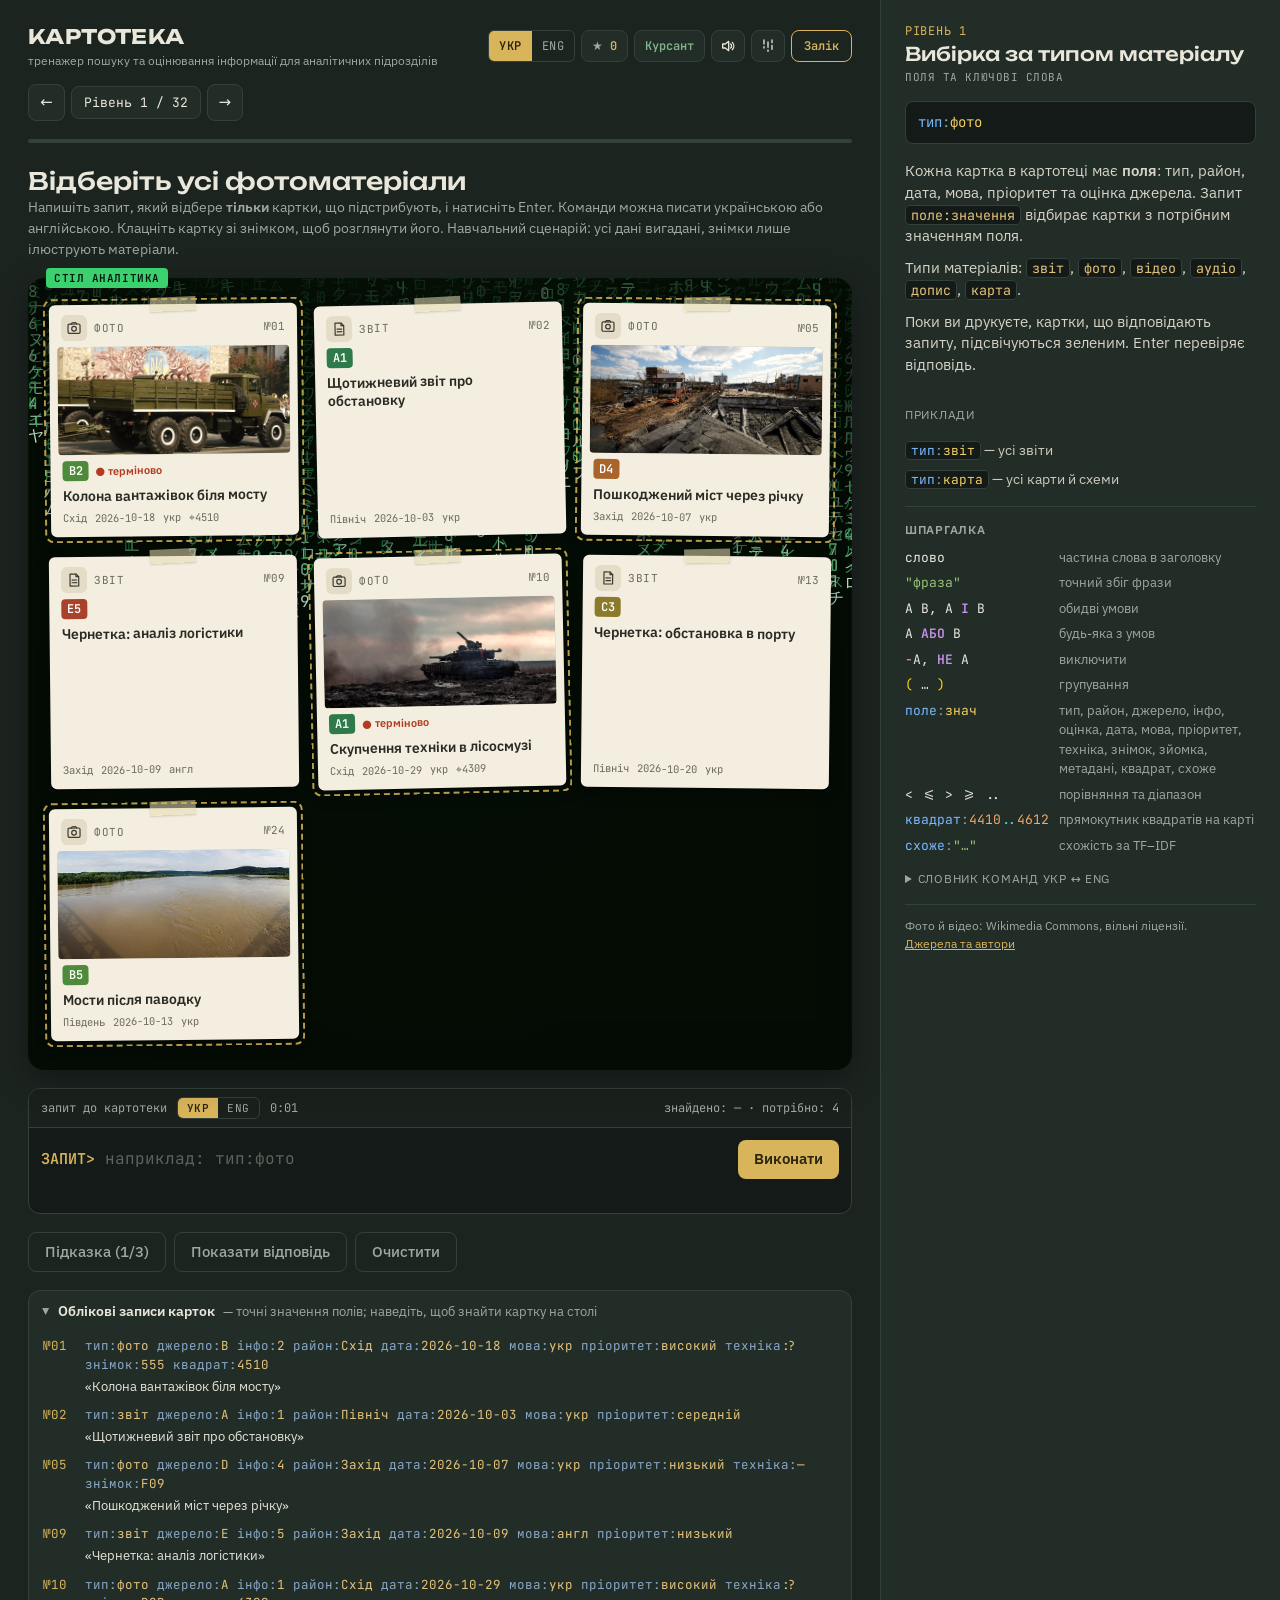
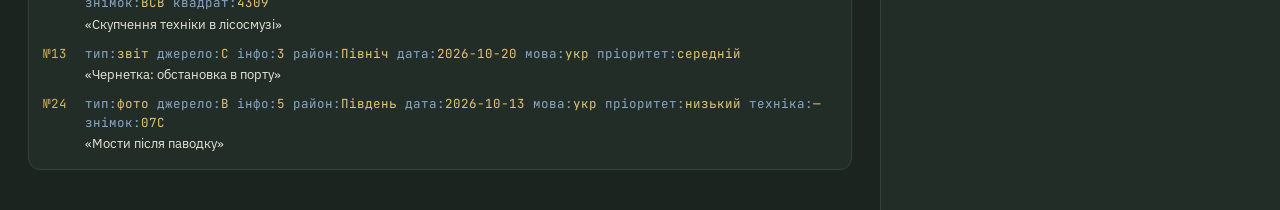
==== Веб тренажер 5.3. 02.11.26/index.html @ 16e1026b "Вебтренажер: цифровий дощ, кольоровий запит, вичитана англійська - «живі шпалери» дошки: цифровий до" ====
<!DOCTYPE html>
<html lang="uk">
<head>
<meta charset="utf-8">
<meta name="viewport" content="width=device-width, initial-scale=1">
<title>Картотека — тренажер аналітика</title>
<link rel="stylesheet" href="css/style.css">
</head>
<body>
<div class="app">
<main>
  <div class="top">
    <div class="brand"><span data-i18n="brand.name">КАРТОТЕКА</span><small data-i18n="brand.sub"></small></div>
    <div class="spacer"></div>
    <div class="stats">
      <span class="seg big" id="uiSeg" data-i18n-title="ui.title"><button data-ui="ua">УКР</button><button data-ui="en">ENG</button></span>
      <span class="chip" id="scoreChip" data-i18n-title="score.title">★ <b id="score">0</b></span>
      <span class="chip rank" id="rankChip" data-i18n-title="rank.title"><b id="rank"></b></span>
      <button class="iconbtn" id="soundBtn"></button>
      <button class="iconbtn" id="rainBtn"></button>
      <button class="btn exam-btn" id="examBtn" data-i18n="exam.btn" data-i18n-title="exam.btnTitle"></button>
    </div>
    <div class="lvlnav">
      <button id="prev" data-i18n-title="nav.prev">←</button>
      <button id="menuBtn" class="cur"></button>
      <button id="next" data-i18n-title="nav.next">→</button>
    </div>
  </div>
  <div class="progress"><i id="prog"></i></div>

  <div class="exambar" id="exambar">
    <b id="examTitle"></b><span class="spacer"></span>
    <span class="et" id="examTime">15:00</span>
    <button class="btn ghost" id="examSkip" data-i18n="exam.skip"></button>
    <button class="btn" id="examEnd" data-i18n="exam.end"></button>
  </div>

  <div>
    <h1 class="task" id="task"></h1>
    <p class="task-sub" data-i18n-html="task.sub"></p>
  </div>

  <div class="desk" id="desk"><canvas class="rain-cv" id="rain" aria-hidden="true"></canvas><span class="desk-label" data-i18n="desk.label"></span></div>

  <div class="mapwrap" id="mapwrap" hidden>
    <div class="map-h"><span data-i18n="map.title" style="font-weight:600;color:var(--ink);font-size:13px"></span><span data-i18n="map.legend"></span></div>
    <div id="map"></div>
  </div>

  <div class="editor" id="editor">
    <div class="editor-head"><span data-i18n="editor.head"></span><span class="seg" id="cmdSeg" data-i18n-title="cmd.title"><button data-cmd="ua">УКР</button><button data-cmd="en">ENG</button></span><span class="timer" id="timer" data-i18n-title="timer.title">0:00</span><span class="count" id="count">—</span></div>
    <div class="editor-body">
      <span class="prompt" id="promptLbl">ЗАПИТ&gt;</span>
      <div class="qwrap"><pre class="qhl" id="qhl" aria-hidden="true"></pre><input id="q" autocomplete="off" spellcheck="false"></div>
      <button class="btn" id="run" data-i18n="btn.run"></button>
    </div>
    <div class="feedback" id="fb"></div>
    <ul class="why" id="why"></ul>
  </div>
  <div class="tools">
    <button class="btn ghost" id="tip"></button>
    <button class="btn ghost" id="hint" data-i18n="btn.answer"></button>
    <button class="btn ghost" id="clear" data-i18n="btn.clear"></button>
  </div>
  <div class="hints" id="hints"></div>

  <details class="records" id="records" open>
    <summary><span style="color:var(--ink);font-weight:600;font-size:14px" data-i18n="records.title"></span> <span data-i18n="records.sub"></span></summary>
    <div class="rec-list" id="recList"></div>
  </details>
</main>

<aside>
  <div>
    <div class="lesson-n" id="lnum"></div>
    <h2 class="lesson-t" id="ltitle"></h2>
    <div class="lesson-part" id="lpart"></div>
  </div>
  <div class="syntax" id="lsyntax"></div>
  <div class="lesson-body" id="lbody"></div>
  <div class="ex-h" data-i18n="ex.h"></div>
  <div class="ex" id="lex"></div>
  <div class="cheat">
    <h4 data-i18n="cheat.h"></h4>
    <table id="cheatTbl"></table>
    <details class="dict"><summary data-i18n="dict.h"></summary><table id="dictTbl"></table></details>
  </div>
  <div class="credits-link"><span data-i18n="credits.text"></span> <button class="linkbtn" id="credBtn" data-i18n="credits.btn"></button></div>
</aside>
</div>

<div class="overlay" id="overlay">
  <div class="panel" id="panel"></div>
</div>

<div class="viewer" id="viewer">
  <button class="btn ghost vclose" id="vclose" data-i18n="view.close"></button>
  <div class="vbox" id="vbox"></div>
</div>

<div class="toasts" id="toasts"></div>

<script src="media/credits.js"></script>
<script src="js/i18n.js"></script>
<script src="js/query.js"></script>
<script src="js/data.js"></script>
<script src="js/app.js"></script>
</body>
</html>
---- Веб тренажер 5.3. 02.11.26/css/style.css ----
/* Картотека — стилі. Шрифти локальні: fonts/fonts.css */
@import url("../fonts/fonts.css");
:root{
  --bg:#1c2420; --bg2:#232d28; --line:#34413a; --ink:#e9e6da; --muted:#9fa99f;
  --accent:#d8b45a; --accent2:#7fb38a; --bad:#e0745f;
  --paper:#f3eedf; --paper-ink:#2a2a24; --paper-muted:#6d6a5d;
  --mono:'JetBrains Mono',ui-monospace,Menlo,Consolas,monospace;
  --sans:'IBM Plex Sans',system-ui,sans-serif;
  --head:'Unbounded','IBM Plex Sans',sans-serif;
}
*{box-sizing:border-box}
html,body{margin:0;background:var(--bg);color:var(--ink);font-family:var(--sans);font-size:15px;line-height:1.5}
button{font:inherit;cursor:pointer}
code,kbd{font-family:var(--mono);font-size:.92em}
.app{display:grid;grid-template-columns:minmax(0,1fr) 400px;min-height:100vh}
@media (max-width:980px){.app{grid-template-columns:1fr}}

/* ---------- main ---------- */
main{padding:22px 28px 40px;display:flex;flex-direction:column;gap:18px;min-width:0}
.top{display:flex;align-items:center;gap:14px;flex-wrap:wrap}
.brand{font-family:var(--head);font-weight:700;font-size:20px;letter-spacing:.02em}
.brand small{display:block;font-family:var(--sans);font-weight:400;font-size:12px;color:var(--muted);letter-spacing:0}
.spacer{flex:1}
.lvlnav{display:flex;align-items:center;gap:6px}
.lvlnav button{background:var(--bg2);border:1px solid var(--line);color:var(--ink);border-radius:8px;padding:6px 11px}
.lvlnav button:hover{border-color:var(--accent)}
.lvlnav .cur{font-family:var(--mono);font-size:13px;padding:6px 12px}
.progress{height:4px;background:var(--line);border-radius:4px;overflow:hidden}
.progress i{display:block;height:100%;background:var(--accent2);width:0;transition:width .4s}

.task{font-family:var(--head);font-weight:500;font-size:clamp(18px,2.2vw,24px);line-height:1.35;margin:4px 0 0}
.task-sub{color:var(--muted);margin:0;font-size:14px}

/* desk */
.desk{position:relative;border-radius:16px;padding:26px 22px 30px;
  background:
   radial-gradient(ellipse at 30% 0%,rgba(255,255,255,.06),transparent 60%),
   repeating-linear-gradient(90deg,rgba(0,0,0,.05) 0 2px,transparent 2px 9px),
   linear-gradient(#5b4632,#4a3826);
  box-shadow:inset 0 0 0 1px rgba(255,255,255,.06),inset 0 -14px 30px rgba(0,0,0,.35),0 10px 30px rgba(0,0,0,.35);
  display:grid;grid-template-columns:repeat(auto-fill,minmax(190px,1fr));gap:20px 18px;min-height:240px}
.desk-label{position:absolute;top:-10px;left:18px;background:var(--accent);color:#2a2410;font-family:var(--mono);font-size:11px;font-weight:600;padding:2px 8px;border-radius:4px;letter-spacing:.05em}
.card{position:relative;background:var(--paper);color:var(--paper-ink);border-radius:6px;padding:10px 12px 10px;
  box-shadow:0 2px 0 rgba(0,0,0,.12),0 6px 14px rgba(0,0,0,.35);transform:rotate(var(--rot,0deg));
  transition:transform .25s,box-shadow .25s,outline-color .2s,opacity .3s;outline:3px solid transparent;outline-offset:3px;min-height:132px;display:flex;flex-direction:column;gap:6px}
.card::before{content:"";position:absolute;top:-7px;left:50%;width:46px;height:14px;margin-left:-23px;background:rgba(230,220,180,.55);transform:rotate(-2deg);box-shadow:0 1px 2px rgba(0,0,0,.15)}
.card .row{display:flex;align-items:center;gap:7px}
.card .ico{width:26px;height:26px;border-radius:6px;display:grid;place-items:center;background:#e4dcc6;flex:none}
.card .ico svg{width:16px;height:16px;stroke:#3b3a30;fill:none;stroke-width:1.8;stroke-linecap:round;stroke-linejoin:round}
.card .type{font-family:var(--mono);font-size:11px;text-transform:uppercase;letter-spacing:.06em;color:var(--paper-muted)}
.card .num{font-family:var(--mono);font-size:11px;color:var(--paper-muted);margin-left:auto}
.card .ttl{font-weight:600;font-size:14px;line-height:1.3;flex:1}
.card .meta{font-family:var(--mono);font-size:10.5px;color:var(--paper-muted);display:flex;flex-wrap:wrap;gap:4px 8px}
.badge{font-family:var(--mono);font-weight:600;font-size:12px;padding:1px 6px;border-radius:4px;color:#fff}
.pri-h{color:#b23b22;font-weight:600}
.card:hover{transform:rotate(0) translateY(-3px);z-index:2}
.card.hover-link{outline-color:rgba(216,180,90,.9)}
.card:not(.dealt){animation:deal .5s cubic-bezier(.2,.9,.3,1.15) var(--d,0s) backwards}
.card.target.dealt{animation:bob 1.6s ease-in-out var(--bd,0s) infinite}
@keyframes deal{from{opacity:0;transform:translateY(-46px) rotate(calc(var(--rot,0deg) * 5)) scale(.9)}}
/* знімок на картці */
.card.has-ph{cursor:zoom-in}
.card .ph{position:relative;height:108px;margin:0 -4px;border-radius:4px;overflow:hidden;background:#cfc6ad}
.card .ph img,.card .ph video{position:absolute;inset:0;width:100%;height:100%;object-fit:cover;display:block;filter:sepia(.12) contrast(1.04)}
.card .ph.kb img{animation:kb 16s ease-in-out infinite alternate}
@keyframes kb{from{transform:scale(1.03)}to{transform:scale(1.18) translate(-4%,-3%)}}
.card .live{position:absolute;left:6px;top:6px;z-index:1;font-family:var(--mono);font-size:10px;font-weight:600;color:#fff;background:rgba(0,0,0,.6);padding:1px 6px;border-radius:3px;display:flex;align-items:center;gap:5px}
.card .live i{width:6px;height:6px;border-radius:50%;background:#e0453a;animation:blink 1.1s steps(2) infinite}
.card .zoom{position:absolute;right:6px;bottom:6px;z-index:1;width:24px;height:24px;border-radius:50%;background:rgba(0,0,0,.55);display:grid;place-items:center;opacity:0;transition:opacity .2s}
.card .zoom svg{width:13px;height:13px;stroke:#fff;fill:none;stroke-width:2.2;stroke-linecap:round}
.card:hover .zoom{opacity:1}
@keyframes blink{50%{opacity:0}}
.stamp{position:absolute;left:50%;top:46%;z-index:4;pointer-events:none;transform:translate(-50%,-50%) rotate(-14deg) scale(2.4);opacity:0;
  font-family:var(--head);font-weight:700;font-size:15px;letter-spacing:.08em;color:#b23b22;border:3px solid #b23b22;border-radius:6px;padding:2px 10px;background:rgba(243,238,223,.8);animation:stamp .22s ease-out forwards}
@keyframes stamp{to{opacity:1;transform:translate(-50%,-50%) rotate(-14deg) scale(1)}}
.card.target::after{content:"";position:absolute;inset:-6px;border-radius:9px;border:2px dashed rgba(216,180,90,.85);pointer-events:none}
.card.hit{outline-color:#7fb38a}
.card.wrong{outline-color:var(--bad);animation:shake .45s}
.card.missed{outline-color:#e7c45a;outline-style:dashed}
.card.fly{transform:translateY(-60px) rotate(8deg) scale(.9);opacity:0;transition:transform .6s ease-in,opacity .6s}
@keyframes bob{0%,100%{transform:rotate(var(--rot,0deg)) translateY(0)}50%{transform:rotate(var(--rot,0deg)) translateY(-7px)}}
@keyframes shake{0%,100%{translate:0}20%{translate:-6px}40%{translate:6px}60%{translate:-4px}80%{translate:4px}}

/* editor */
.editor{border:1px solid var(--line);border-radius:12px;overflow:hidden;background:#141a17}
.editor-head{display:flex;align-items:center;gap:10px;padding:8px 12px;background:#1a211d;border-bottom:1px solid var(--line);font-family:var(--mono);font-size:12px;color:var(--muted)}
.editor-head .count{margin-left:auto}
.editor-body{display:flex;align-items:center;gap:10px;padding:12px}
.prompt{font-family:var(--mono);color:var(--accent);font-weight:600;flex:none}
#q{flex:1;min-width:0;background:transparent;border:0;outline:0;color:var(--ink);font-family:var(--mono);font-size:16px;caret-color:var(--accent)}
#q::placeholder{color:#59645c}
.editor.shake{animation:shake .4s}
.btn{background:var(--accent);color:#2a2410;border:0;border-radius:8px;padding:8px 16px;font-weight:600}
.btn:hover{filter:brightness(1.08)}
.btn.ghost{background:transparent;color:var(--muted);border:1px solid var(--line);font-weight:500}
.btn.ghost:hover{color:var(--ink);border-color:var(--muted)}
.feedback{min-height:22px;padding:0 14px 12px;font-size:14px;color:var(--muted)}
.feedback.err{color:var(--bad)}
.feedback.ok{color:var(--accent2)}
.tools{display:flex;gap:8px;flex-wrap:wrap}

/* records */
details.records{border:1px solid var(--line);border-radius:12px;background:var(--bg2)}
details.records summary{cursor:pointer;padding:10px 14px;font-weight:600;font-size:14px;list-style:none;display:flex;gap:8px;align-items:center}
details.records summary::-webkit-details-marker{display:none}
details.records summary::before{content:"▸";color:var(--muted);transition:transform .2s}
details.records[open] summary::before{transform:rotate(90deg)}
details.records summary span{color:var(--muted);font-weight:400;font-size:13px}
.rec-list{font-family:var(--mono);font-size:12.5px;padding:0 6px 10px}
.rec{padding:5px 8px;border-radius:6px;display:grid;grid-template-columns:34px 1fr;gap:2px 8px}
.rec:hover,.rec.hover-link{background:rgba(216,180,90,.12)}
.rec .rid{color:var(--accent)}
.rec .rk{color:#88a7c7}
.rec .rv{color:#e3c27a}
.rec .rt{grid-column:2;color:var(--ink);font-family:var(--sans);font-size:13px}

/* ---------- side ---------- */
aside{background:var(--bg2);border-left:1px solid var(--line);padding:22px 24px 40px;display:flex;flex-direction:column;gap:16px}
@media (max-width:980px){aside{border-left:0;border-top:1px solid var(--line)}}
.lesson-n{font-family:var(--mono);font-size:12px;color:var(--accent);letter-spacing:.06em;text-transform:uppercase}
.lesson-t{font-family:var(--head);font-weight:500;font-size:19px;margin:2px 0 0;line-height:1.3}
.syntax{font-family:var(--mono);background:#141a17;border:1px solid var(--line);border-radius:8px;padding:10px 12px;color:#e3c27a;font-size:14px;overflow-x:auto;white-space:nowrap}
.lesson-body{color:#d6d3c6;font-size:14.5px}
.lesson-body p{margin:0 0 10px}
.lesson-body code,.ex code{background:#141a17;border:1px solid var(--line);border-radius:4px;padding:0 5px;color:#e3c27a}
.lesson-body table{border-collapse:collapse;width:100%;font-size:13px;margin:4px 0 10px}
.lesson-body td{border-top:1px solid var(--line);padding:4px 6px;vertical-align:top}
.lesson-body td:first-child{font-family:var(--mono);color:var(--accent);white-space:nowrap;width:36px}
.ex-h{font-size:12px;text-transform:uppercase;letter-spacing:.06em;color:var(--muted);margin-top:4px}
.ex{display:flex;flex-direction:column;gap:8px;font-size:14px}
.ex div{color:#cfcbbd}
.cheat{border-top:1px solid var(--line);padding-top:14px;font-size:13px;color:var(--muted)}
.cheat h4{margin:0 0 6px;font-size:12px;text-transform:uppercase;letter-spacing:.06em}
.cheat table{width:100%;border-collapse:collapse}
.cheat td{padding:3px 0;vertical-align:top}
.cheat td:first-child{font-family:var(--mono);color:#e3c27a;padding-right:10px;white-space:nowrap}

/* level menu */
.overlay{position:fixed;inset:0;background:rgba(10,14,12,.72);display:none;align-items:flex-start;justify-content:center;padding:60px 16px;z-index:20;overflow:auto}
.overlay.open{display:flex}
.panel{background:var(--bg2);border:1px solid var(--line);border-radius:14px;padding:22px;max-width:640px;width:100%}
.panel h2{font-family:var(--head);font-weight:500;font-size:18px;margin:0 0 4px}
.panel p{color:var(--muted);margin:0 0 14px;font-size:14px}
.lv-grid{display:grid;grid-template-columns:repeat(auto-fill,minmax(180px,1fr));gap:8px}
.lv-item{display:flex;gap:8px;align-items:center;text-align:left;background:#1a211d;border:1px solid var(--line);color:var(--ink);border-radius:8px;padding:8px 10px;font-size:13px}
.lv-item:hover{border-color:var(--accent)}
.lv-item.cur{border-color:var(--accent);background:#2a2a1e}
.lv-item b{font-family:var(--mono);color:var(--muted);font-weight:400;width:22px}
.lv-item .ck{margin-left:auto;color:var(--accent2)}
.lv-item .ck.hint{color:var(--accent)}
.panel .row{display:flex;gap:8px;justify-content:flex-end;margin-top:16px}
.part{grid-column:1/-1;font-size:11px;text-transform:uppercase;letter-spacing:.07em;color:var(--accent);margin-top:8px}

/* command language switch */
.seg{display:inline-flex;border:1px solid var(--line);border-radius:6px;overflow:hidden}
.seg button{background:transparent;border:0;color:var(--muted);font-family:var(--mono);font-size:11px;padding:2px 9px;letter-spacing:.04em}
.seg button:hover{color:var(--ink)}
.seg button.on{background:var(--accent);color:#2a2410;font-weight:600}
.btn:disabled{opacity:.45;cursor:default;filter:none}

/* hints */
.hints{display:flex;flex-direction:column;gap:6px}
.hints:empty{display:none}
.hint{background:var(--bg2);border:1px solid var(--line);border-left:3px solid var(--accent);border-radius:8px;padding:8px 12px;font-size:14px;color:#d6d3c6;animation:fadein .3s}
.hint b{font-family:var(--mono);color:var(--accent);font-weight:600;margin-right:8px;font-size:12px}
.hint code{background:#141a17;border:1px solid var(--line);border-radius:4px;padding:0 5px;color:#e3c27a}
@keyframes fadein{from{opacity:0;transform:translateY(-4px)}}

/* dictionary */
details.dict{margin-top:12px}
details.dict summary{cursor:pointer;font-size:12px;text-transform:uppercase;letter-spacing:.06em;color:var(--muted)}
details.dict summary:hover{color:var(--ink)}
.dict table{margin-top:6px}
.dict th{text-align:left;font-weight:500;font-size:11px;color:var(--accent);padding:2px 0}
.dict td{font-family:var(--mono);font-size:12px;color:#e3c27a;padding:3px 10px 3px 0;white-space:normal!important}

/* бали, звання, звук */
.stats{display:flex;align-items:center;gap:6px;font-family:var(--mono);font-size:12px}
.chip{background:var(--bg2);border:1px solid var(--line);border-radius:8px;padding:6px 10px;color:var(--muted);white-space:nowrap}
.chip b{display:inline-block;color:var(--accent);font-weight:600}
.chip.rank b{color:var(--accent2)}
.chip.pop b{animation:pop .6s}
@keyframes pop{35%{transform:scale(1.4)}}
.iconbtn{background:var(--bg2);border:1px solid var(--line);color:var(--ink);border-radius:8px;width:34px;height:32px;display:grid;place-items:center;padding:0}
.iconbtn:hover{border-color:var(--accent)}
.iconbtn svg{width:16px;height:16px;stroke:currentColor;fill:none;stroke-width:2;stroke-linecap:round;stroke-linejoin:round}
.timer{font-variant-numeric:tabular-nums}

/* перегляд знімка */
.viewer{position:fixed;inset:0;background:rgba(6,9,8,.9);display:none;align-items:center;justify-content:center;padding:56px 16px 24px;z-index:30}
.viewer.open{display:flex}
.vclose{position:absolute;top:12px;right:16px}
.vbox{max-width:min(980px,100%);width:100%;display:flex;flex-direction:column;gap:10px;animation:fadein .25s}
.vmedia{background:#000;border-radius:10px;overflow:hidden;display:grid;place-items:center}
.vmedia img,.vmedia video{max-width:100%;max-height:68vh;display:block}
.vinfo h3{margin:0 0 4px;font-family:var(--head);font-weight:500;font-size:18px}
.vinfo code{font-family:var(--mono);color:#e3c27a;font-size:.8em}
.vinfo .m{font-family:var(--mono);font-size:12px;color:var(--muted)}
.vinfo .eq{margin-top:6px;font-size:14px;color:var(--accent)}
.vcredit{font-size:12px;color:var(--muted)}
.vcredit a,.cred-list a,.credits-link a{color:var(--accent)}

/* довідник розпізнавання */
.guide{display:grid;grid-template-columns:repeat(auto-fill,minmax(150px,1fr));gap:8px;margin:6px 0 12px}
.guide figure{margin:0;background:#141a17;border:1px solid var(--line);border-radius:8px;overflow:hidden;cursor:zoom-in;transition:border-color .2s}
.guide figure:hover{border-color:var(--accent)}
.guide img{width:100%;height:86px;object-fit:cover;display:block}
.guide figcaption{padding:6px 8px;font-size:12.5px;color:#cfcbbd;line-height:1.35}
.guide figcaption b{display:block;color:var(--ink);font-size:13px;margin-bottom:2px}

/* джерела зображень */
.credits-link{border-top:1px solid var(--line);padding-top:12px;font-size:12px;color:var(--muted)}
.linkbtn{background:none;border:0;color:var(--accent);padding:0;text-decoration:underline;font-size:inherit}
.cred-list{font-size:12.5px;max-height:60vh;overflow:auto;display:flex;flex-direction:column;gap:6px;color:var(--muted)}
.cred-list div{display:grid;grid-template-columns:60px 1fr;gap:10px;align-items:center}
.cred-list img{width:60px;height:40px;object-fit:cover;border-radius:4px}
.cred-list b{color:var(--ink);font-weight:500}

/* нагороди */
.toasts{position:fixed;right:16px;bottom:16px;display:flex;flex-direction:column;gap:8px;z-index:40;max-width:min(340px,calc(100vw - 32px))}
.toast{background:#1a211d;border:1px solid var(--accent);border-radius:10px;padding:10px 14px;box-shadow:0 10px 30px rgba(0,0,0,.45);display:flex;gap:12px;align-items:center;animation:toastin .4s cubic-bezier(.2,.9,.3,1.25);transition:opacity .3s,transform .3s}
.toast.out{opacity:0;transform:translateX(24px)}
.toast small{display:block;color:var(--muted);font-size:12px}
@keyframes toastin{from{opacity:0;transform:translateY(24px) scale(.95)}}
.medal{flex:none;width:34px;height:34px;border-radius:50%;display:grid;place-items:center;background:radial-gradient(circle at 35% 30%,#f3d67e,#b8892c);color:#3a2a08;font-family:var(--head);font-weight:700;font-size:15px;box-shadow:inset 0 -2px 0 rgba(0,0,0,.25)}
.medal.off{background:#2a332e;color:#59645c;box-shadow:none}
.badges{display:grid;grid-template-columns:repeat(auto-fill,minmax(190px,1fr));gap:8px;margin-top:8px}
.badge-item{display:flex;gap:10px;align-items:center;font-size:13px;background:#1a211d;border:1px solid var(--line);border-radius:8px;padding:8px 10px}
.badge-item small{display:block;color:var(--muted);font-size:11.5px;line-height:1.3}
.badge-item.off{opacity:.55}
.lv-item .pts{margin-left:auto;font-family:var(--mono);font-size:11px;color:var(--accent)}
.lv-item .pts+.ck{margin-left:6px}

.finale{text-align:center}
.finale .big{font-family:var(--head);font-size:26px;margin:6px 0}
.finale .score{font-family:var(--mono);font-size:15px;color:var(--accent);margin:4px 0 10px}

/* ---------- доповнення: переклад, пояснення, карта, TF–IDF ---------- */
.pri-h{font-size:11px}
.card .gloss{font-size:11.5px;font-style:italic;color:var(--paper-muted);line-height:1.3;margin-top:-3px}
.rec .rt i{color:var(--muted);font-style:italic}
.card .simscore{display:none;font-family:var(--mono);font-size:11px;font-weight:600;padding:0 5px;border-radius:4px;background:#ddd3b8;color:#5d5a4d}
.card .simscore.on{display:inline-block}
.card .simscore.ok{background:#7fb38a;color:#fff}
.lesson-part{font-family:var(--mono);font-size:11px;color:var(--muted);letter-spacing:.05em;text-transform:uppercase;margin-top:2px}

ul.why{list-style:none;margin:0;padding:0 14px 12px;display:flex;flex-direction:column;gap:4px;font-size:13px}
ul.why:empty{display:none}
ul.why li{padding:4px 8px;border-radius:6px;background:rgba(224,116,95,.08);color:#e9c3b8;border-left:3px solid var(--bad)}
ul.why li.miss{background:rgba(231,196,90,.08);color:#ecdcae;border-left-color:#e7c45a}
ul.why li b{font-family:var(--mono);color:var(--ink);margin-right:4px}
ul.why li.hover-link{background:rgba(216,180,90,.18)}

.mapwrap{border:1px solid var(--line);border-radius:12px;background:var(--bg2);padding:10px 12px}
.mapwrap[hidden]{display:none}
.map-h{display:flex;flex-wrap:wrap;gap:4px 12px;align-items:baseline;font-size:13px;font-weight:600;margin-bottom:6px}
.map-h span{font-weight:400;color:var(--muted);font-size:12px}
#map svg{width:100%;height:auto;display:block;max-height:460px}
.m-land{fill:#2b3a2c}
.m-forest{fill:#2f4a30;stroke:#3a5a3b;stroke-width:1}
.m-river{fill:none;stroke:#4f7fa8;stroke-width:9;stroke-linecap:round;opacity:.85}
.m-road{fill:none;stroke:#b59a63;stroke-width:4;stroke-linecap:round;stroke-dasharray:1 0}
.m-road2{stroke-width:2.5;opacity:.8}
.m-bridge{fill:#d9c18a;stroke:#2a2410;stroke-width:1}
.m-grid{stroke:rgba(233,230,218,.22);stroke-width:1}
.m-lbl{fill:var(--muted);font-family:var(--mono);font-size:11px}
.m-place{fill:#e9e6da;font-family:var(--sans);font-size:12px;font-weight:600;paint-order:stroke;stroke:#1c2420;stroke-width:3px}
.m-range{fill:rgba(216,180,90,.14);stroke:var(--accent);stroke-width:2;stroke-dasharray:6 4}
.m-mark{cursor:pointer}
.m-mark circle{fill:var(--paper);stroke:#2a2a24;stroke-width:1.5;transition:fill .2s}
.m-mark text{font-family:var(--mono);font-size:10px;font-weight:600;fill:#2a2a24;pointer-events:none}
.m-mark.target circle{stroke:var(--accent);stroke-width:3;stroke-dasharray:3 2}
.m-mark.hit circle{fill:#7fb38a}
.m-mark.wrong circle{fill:var(--bad)}
.m-mark.missed circle{stroke:#e7c45a;stroke-width:3.5}
.m-mark.hover-link circle{fill:var(--accent)}

/* ---------- мова інтерфейсу ---------- */
.seg.big button{font-size:12px;padding:6px 10px}
.seg.big{height:32px}

/* ---------- залік ---------- */
.btn.exam-btn{padding:6px 12px;background:transparent;color:var(--accent);border:1px solid var(--accent);font-weight:600}
.btn.exam-btn:hover{background:rgba(216,180,90,.12)}
.exambar{display:none;align-items:center;gap:10px;flex-wrap:wrap;background:#2a2a1e;border:1px solid var(--accent);border-radius:10px;padding:8px 12px;font-family:var(--mono);font-size:13px}
.exambar b{color:var(--accent)}
.exambar .et{font-size:16px;font-weight:600;color:var(--ink);font-variant-numeric:tabular-nums}
.exambar .et.low{color:var(--bad);animation:blink 1s steps(2) infinite}
body.exam .exambar{display:flex}
body.exam #tip,body.exam #hint,body.exam .lvlnav,body.exam #lex,body.exam .ex-h,body.exam #lsyntax,body.exam #hints,body.exam #examBtn{display:none}
.fld{display:flex;flex-direction:column;gap:4px;font-size:13px;color:var(--muted);margin:0 0 12px}
.fld input,textarea{background:#141a17;border:1px solid var(--line);border-radius:8px;color:var(--ink);font:15px var(--sans);padding:8px 10px;outline:0}
.fld input:focus,textarea:focus{border-color:var(--accent)}
.fld input.bad{border-color:var(--bad)}
textarea{width:100%;font-family:var(--mono);font-size:12.5px;resize:vertical}
.panel .row.wrap{flex-wrap:wrap}
.panel .row .spacer{flex:1}
.panel h2.mt{margin-top:18px}
.small{font-size:12.5px!important;color:var(--muted)}
.linkbtn{cursor:pointer}

.report h2{margin:2px 0 0}
.rep-head{display:flex;justify-content:space-between;align-items:flex-start;gap:12px;margin-bottom:12px}
.rep-grade{text-align:center;border:2px solid var(--accent);border-radius:10px;padding:4px 14px;min-width:84px}
.rep-grade b{display:block;font-family:var(--head);font-size:30px;color:var(--accent);line-height:1.1}
.rep-grade small{font-size:11px;color:var(--muted)}
.rep-meta{border-collapse:collapse;font-size:13.5px;margin-bottom:12px}
.rep-meta td{padding:2px 14px 2px 0;vertical-align:top}
.rep-meta td:first-child{color:var(--muted)}
.rep-tbl{width:100%;border-collapse:collapse;font-size:13px;margin:6px 0}
.rep-tbl th{text-align:left;font-weight:500;color:var(--muted);font-size:12px;border-bottom:1px solid var(--line);padding:4px 6px}
.rep-tbl td{border-bottom:1px solid var(--line);padding:5px 6px;vertical-align:top}
.rep-tbl td small{display:block;color:var(--muted);font-size:11px}
.rep-tbl td.ok{color:var(--accent2)}
.rep-tbl td.no{color:var(--bad)}
.rep-code{display:flex;flex-wrap:wrap;gap:6px 10px;align-items:center;margin-top:10px;font-size:13px}
.rep-code code{background:#141a17;border:1px solid var(--line);border-radius:6px;padding:4px 8px;color:#e3c27a;word-break:break-all;font-size:11.5px;flex:1;min-width:0}
.panel{max-height:calc(100vh - 80px);overflow:auto}
.panel table{max-width:100%}
@media (max-width:640px){ .rep-tbl{font-size:12px} .rep-tbl th:nth-child(4),.rep-tbl td:nth-child(4){display:none} }

/* друк звіту про залік */
@media print{
  body{background:#fff!important;color:#000!important}
  .app,.viewer,.toasts,.noprint{display:none!important}
  .overlay{position:static!important;display:block!important;background:none!important;padding:0!important}
  .panel{max-width:none!important;max-height:none!important;border:0!important;background:#fff!important;color:#000!important;padding:0!important;overflow:visible!important}
  .report *{color:#000!important;border-color:#999!important;background:none!important}
  .rep-grade{border:2px solid #000!important}
}

/* верхня панель переноситься на вузьких екранах (довге звання, кнопка заліку) */
.stats{flex-wrap:wrap;justify-content:flex-end}
@media (max-width:560px){ .top>.spacer{display:none} .stats{justify-content:flex-start;width:100%} }

/* ---------- «живі шпалери» дошки: цифровий дощ ---------- */
.rain-cv{position:absolute;inset:0;width:100%;height:100%;border-radius:inherit;pointer-events:none;z-index:0;opacity:0;transition:opacity .6s}
.desk.rain{background:radial-gradient(ellipse at 50% 0%,#0d2416,#050c08 70%);box-shadow:inset 0 0 0 1px rgba(80,255,140,.12),inset 0 -14px 30px rgba(0,0,0,.5),0 10px 30px rgba(0,0,0,.35)}
.desk.rain .rain-cv{opacity:.85}
.desk .card,.desk .desk-label{z-index:1}
.desk.rain .desk-label{background:#3bd16f;color:#04140a}
@media print{.rain-cv{display:none}}
.desk .card:hover{z-index:2}

/* ---------- кольоровий запит (підсвічування синтаксису) ----------
   Текст у полі прозорий, видно лише курсор; під ним шар .qhl з тим самим текстом у кольорах. */
.qwrap{position:relative;flex:1;min-width:0;height:26px}
#q,.qhl{font:16px/26px var(--mono);letter-spacing:0;padding:0;margin:0;border:0;height:26px;tab-size:4}
#q{position:relative;z-index:1;width:100%;background:transparent;color:transparent;caret-color:var(--accent);outline:0}
#q::selection{background:rgba(216,180,90,.35);color:transparent}
.qhl{position:absolute;inset:0;overflow:hidden;white-space:pre;pointer-events:none;color:var(--ink)}
.h-field{color:#79b8ff}
.h-punc{color:#8b949e}
.h-val{color:#f2cc60}
.h-num{color:#f0a868}
.h-str{color:#98c379}
.h-kw{color:#c792ea;font-weight:600}
.h-neg{color:#ff7b72;font-weight:600}
.h-op{color:#56d4dd}
.h-p0{color:#ffd700}.h-p1{color:#da70d6}.h-p2{color:#179fff}
.h-word{color:#e9e6da}
.h-bad{color:#ff7b72;text-decoration:underline wavy #ff7b72;text-underline-offset:3px}
.syntax .h-word,.ex .h-word,.hint .h-word,.cheat .h-word{color:#e9e6da}
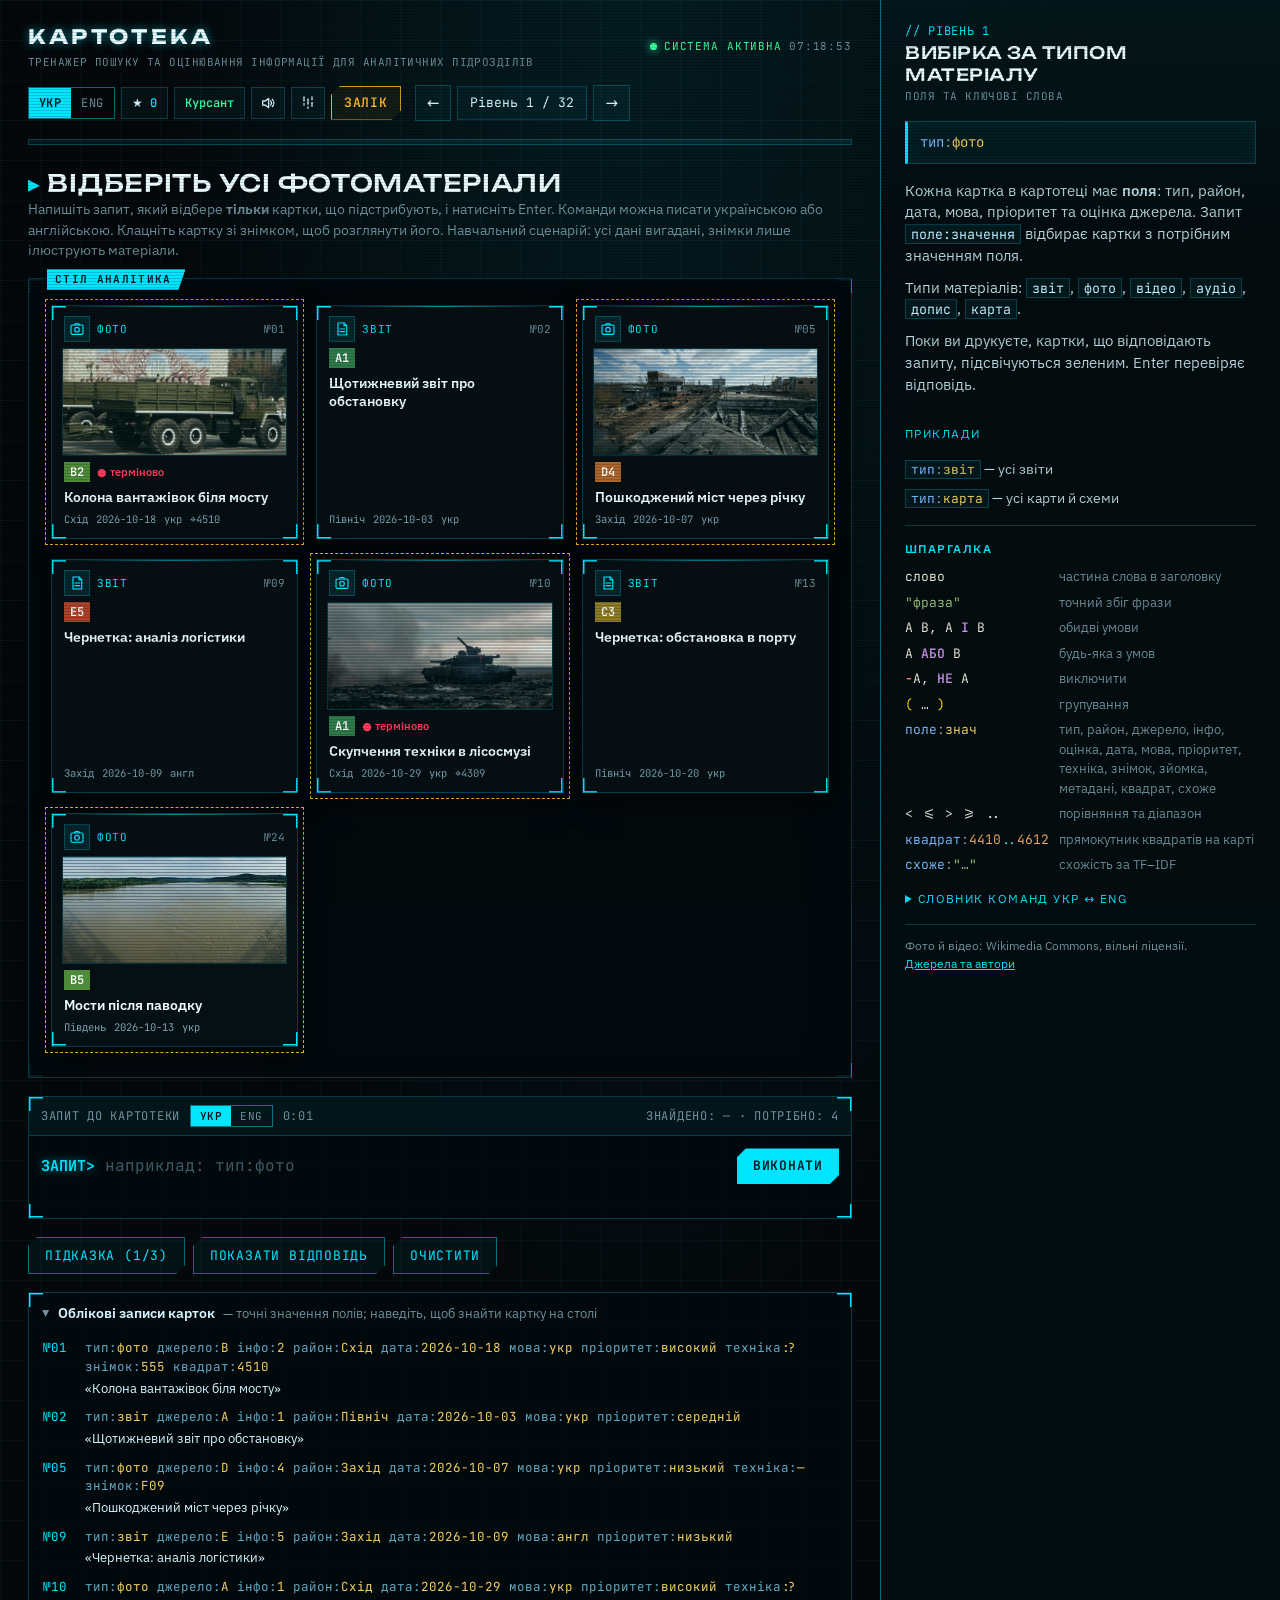
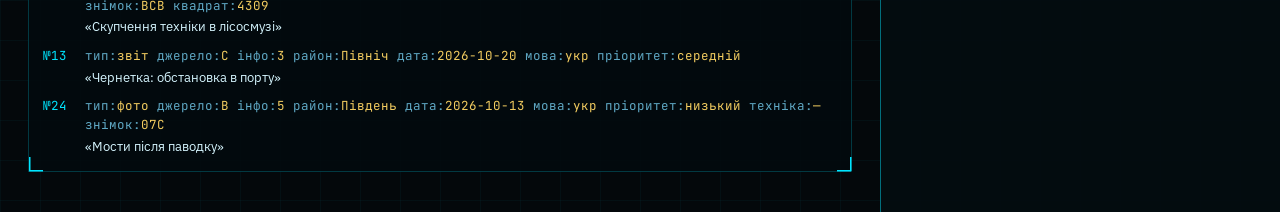
==== commit 66650180: "Вебтренажер: вигляд «тактичний HUD», єдиний перемикач мови - нова тема: чорний фон із сіткою, ціанов" ====
--- a/Веб тренажер 5.3. 02.11.26/index.html
+++ b/Веб тренажер 5.3. 02.11.26/index.html
@@ -12,6 +12,7 @@
   <div class="top">
     <div class="brand"><span data-i18n="brand.name">КАРТОТЕКА</span><small data-i18n="brand.sub"></small></div>
     <div class="spacer"></div>
+    <div class="sys" aria-hidden="true"><i></i><span data-i18n="sys.online"></span><b id="clock"></b></div>
     <div class="stats">
       <span class="seg big" id="uiSeg" data-i18n-title="ui.title"><button data-ui="ua">УКР</button><button data-ui="en">ENG</button></span>
       <span class="chip" id="scoreChip" data-i18n-title="score.title">★ <b id="score">0</b></span>
--- a/Веб тренажер 5.3. 02.11.26/css/style.css
+++ b/Веб тренажер 5.3. 02.11.26/css/style.css
@@ -361,3 +361,192 @@
 .h-word{color:#e9e6da}
 .h-bad{color:#ff7b72;text-decoration:underline wavy #ff7b72;text-underline-offset:3px}
 .syntax .h-word,.ex .h-word,.hint .h-word,.cheat .h-word{color:#e9e6da}
+
+/* =====================================================================
+   ТЕМА «ТАКТИЧНИЙ HUD»
+   Перекриває класичний вигляд: чорний фон, ціанові лінії, кутові дужки,
+   сітка й скан-лінії. Кольори: --accent ціан, --ok зелений, --warn бурштин, --bad червоний.
+   ===================================================================== */
+:root{
+  --bg:#04080b; --bg2:rgba(8,20,27,.78); --line:rgba(0,229,255,.22); --line2:rgba(0,229,255,.45);
+  --ink:#d6f6ff; --muted:#6e909b; --accent:#00e5ff; --accent2:#39ff9f; --ok:#39ff9f; --warn:#ffb627; --bad:#ff3b5c;
+  --paper:#08161d; --paper-ink:#d6f6ff; --paper-muted:#7aa2ad;
+  --glass:rgba(6,16,22,.9);
+  --glow:0 0 14px rgba(0,229,255,.35);
+  /* кутові дужки прицілу: 8 шарів фону, без додаткової розмітки */
+  --brk:linear-gradient(#00e5ff,#00e5ff) 0 0/14px 1.5px no-repeat,linear-gradient(#00e5ff,#00e5ff) 0 0/1.5px 14px no-repeat,
+        linear-gradient(#00e5ff,#00e5ff) 100% 0/14px 1.5px no-repeat,linear-gradient(#00e5ff,#00e5ff) 100% 0/1.5px 14px no-repeat,
+        linear-gradient(#00e5ff,#00e5ff) 0 100%/14px 1.5px no-repeat,linear-gradient(#00e5ff,#00e5ff) 0 100%/1.5px 14px no-repeat,
+        linear-gradient(#00e5ff,#00e5ff) 100% 100%/14px 1.5px no-repeat,linear-gradient(#00e5ff,#00e5ff) 100% 100%/1.5px 14px no-repeat;
+  --cut:polygon(9px 0,100% 0,100% calc(100% - 9px),calc(100% - 9px) 100%,0 100%,0 9px);
+}
+html,body{background:
+  radial-gradient(ellipse at 50% -10%,rgba(0,229,255,.10),transparent 55%),
+  linear-gradient(rgba(0,229,255,.035) 1px,transparent 1px) 0 0/40px 40px,
+  linear-gradient(90deg,rgba(0,229,255,.035) 1px,transparent 1px) 0 0/40px 40px,
+  var(--bg)}
+/* скан-лінії монітора і повільна смуга сканування */
+body::after{content:"";position:fixed;inset:0;pointer-events:none;z-index:60;
+  background:repeating-linear-gradient(0deg,rgba(0,0,0,.16) 0 1px,transparent 1px 3px)}
+body::before{content:"";position:fixed;left:0;right:0;top:-140px;height:140px;pointer-events:none;z-index:59;
+  background:linear-gradient(transparent,rgba(0,229,255,.06),transparent);animation:sweep 9s linear infinite}
+@keyframes sweep{to{transform:translateY(calc(100vh + 140px))}}
+@media (prefers-reduced-motion:reduce){body::before{display:none}}
+
+/* шапка */
+.brand{font-weight:700;letter-spacing:.18em;color:#e8fbff;text-shadow:0 0 10px rgba(0,229,255,.55)}
+.brand small{font-family:var(--mono);font-size:11px;letter-spacing:.04em;text-transform:uppercase;color:var(--muted);text-shadow:none;margin-top:2px}
+.sys{display:flex;align-items:center;gap:7px;font-family:var(--mono);font-size:11px;letter-spacing:.08em;color:var(--ok);white-space:nowrap}
+.sys i{width:7px;height:7px;border-radius:50%;background:var(--ok);box-shadow:0 0 8px var(--ok);animation:blink 1.6s steps(2) infinite}
+.sys b{color:var(--muted);font-weight:400}
+.progress{height:6px;border-radius:0;background:rgba(0,229,255,.08);border:1px solid var(--line)}
+.progress i{background:repeating-linear-gradient(90deg,var(--accent) 0 6px,transparent 6px 8px);box-shadow:var(--glow)}
+.task{text-transform:uppercase;letter-spacing:.03em;color:#eafcff}
+.task::before{content:"▸ ";color:var(--accent)}
+.task-sub{font-size:13.5px}
+
+/* кнопки, перемикачі, чипи */
+.btn,.lvlnav button,.iconbtn,.chip,.seg{border-radius:0}
+.btn{background:var(--accent);color:#001318;font-family:var(--mono);text-transform:uppercase;letter-spacing:.06em;font-size:13px;clip-path:var(--cut);transition:box-shadow .2s,filter .2s}
+.btn:hover{filter:brightness(1.15);box-shadow:var(--glow)}
+.btn.ghost{background:rgba(0,229,255,.04);color:var(--accent);border:1px solid var(--line2)}
+.btn.ghost:hover{color:#eafcff;background:rgba(0,229,255,.12)}
+.btn.exam-btn{color:var(--warn);border-color:var(--warn);background:rgba(255,182,39,.06)}
+.btn.exam-btn:hover{background:rgba(255,182,39,.16);box-shadow:0 0 14px rgba(255,182,39,.35)}
+.lvlnav button,.iconbtn,.chip{background:rgba(0,229,255,.04);border:1px solid var(--line);color:var(--ink)}
+.lvlnav button:hover,.iconbtn:hover{border-color:var(--accent);box-shadow:var(--glow)}
+.chip b{color:var(--accent)}
+.chip.rank b{color:var(--ok)}
+.seg{border-color:var(--line2)}
+.seg button{color:var(--muted)}
+.seg button.on{background:var(--accent);color:#001318}
+
+/* дошка */
+.desk{border-radius:0;border:1px solid var(--line);
+  background:var(--brk),
+   radial-gradient(ellipse at 50% 0%,rgba(0,229,255,.08),transparent 60%),
+   linear-gradient(rgba(0,229,255,.05) 1px,transparent 1px) 0 0/32px 32px,
+   linear-gradient(90deg,rgba(0,229,255,.05) 1px,transparent 1px) 0 0/32px 32px,
+   #03090d;
+  box-shadow:inset 0 0 40px rgba(0,0,0,.6)}
+.desk.rain{background:var(--brk),#03090d;box-shadow:inset 0 0 40px rgba(0,0,0,.6)}
+.desk-label,.desk.rain .desk-label{background:var(--accent);color:#001318;border-radius:0;clip-path:polygon(0 0,100% 0,calc(100% - 7px) 100%,0 100%);padding-right:14px;letter-spacing:.12em}
+
+/* картки: темне скло з дужками, без паперового нахилу */
+.card{--rot:0deg!important;border-radius:0;border:1px solid var(--line);background:var(--brk),var(--glass);color:var(--ink);
+  box-shadow:0 8px 24px rgba(0,0,0,.55);outline-offset:4px}
+.card::before{content:"";position:absolute;top:0;left:14px;right:14px;height:1px;width:auto;margin:0;transform:none;box-shadow:none;
+  background:linear-gradient(90deg,transparent,rgba(0,229,255,.6),transparent)}
+.card:hover{transform:translateY(-3px);box-shadow:0 10px 28px rgba(0,0,0,.6),var(--glow)}
+.card .ico{background:rgba(0,229,255,.1);border:1px solid var(--line);border-radius:0}
+.card .ico svg{stroke:var(--accent)}
+.card .type{color:var(--accent)}
+.card .num{color:var(--muted)}
+.card .ttl{color:#eafcff}
+.card .meta,.card .gloss{color:var(--paper-muted)}
+.badge{border-radius:0}
+.pri-h{color:var(--bad)}
+.card .ph{border-radius:0;margin:0 -2px;background:#02070a;border:1px solid var(--line)}
+.card .ph img,.card .ph video{filter:saturate(.7) contrast(1.08) brightness(.92)}
+.card .ph::after{content:"";position:absolute;inset:0;pointer-events:none;
+  background:linear-gradient(rgba(0,229,255,.07),rgba(0,229,255,.07)),repeating-linear-gradient(0deg,rgba(0,0,0,.22) 0 1px,transparent 1px 3px)}
+.card .live{border-radius:0;background:rgba(0,0,0,.7);border:1px solid var(--bad);color:#ffd6dd}
+.card .zoom{border-radius:0;border:1px solid var(--accent);background:rgba(0,10,14,.7)}
+.card .simscore{border-radius:0;background:rgba(0,229,255,.12);color:var(--accent)}
+.card .simscore.ok{background:var(--ok);color:#001a0c}
+/* ціль: бурштинове «захоплення» замість підстрибування */
+.card.target::after{inset:-7px;border-radius:0;border:1px dashed rgba(255,182,39,.9)}
+.card.target.dealt{animation:lock 1.6s ease-in-out var(--bd,0s) infinite}
+@keyframes lock{0%,100%{box-shadow:0 8px 24px rgba(0,0,0,.55),0 0 0 rgba(255,182,39,0)}50%{box-shadow:0 8px 24px rgba(0,0,0,.55),0 0 22px rgba(255,182,39,.45)}}
+.card.hit{outline:1px solid var(--ok);box-shadow:0 0 18px rgba(57,255,159,.45)}
+.card.wrong{outline:1px solid var(--bad);box-shadow:0 0 18px rgba(255,59,92,.5)}
+.card.missed{outline:1px dashed var(--warn)}
+.card.hover-link{outline:1px solid var(--accent)}
+/* поява: картка «матеріалізується» згори вниз */
+@keyframes deal{from{opacity:0;clip-path:inset(0 0 100% 0);filter:brightness(2.2)}60%{filter:brightness(1.4)}to{clip-path:inset(0 0 0 0)}}
+.card.fly{transform:translateY(-30px) scale(.96);filter:blur(3px) brightness(1.8);opacity:0}
+.stamp{transform:translate(-50%,-50%) scale(1.8);color:var(--ok);border:1px solid var(--ok);border-radius:0;background:rgba(0,20,10,.85);
+  font-family:var(--mono);font-size:13px;letter-spacing:.2em;text-shadow:0 0 8px var(--ok);box-shadow:0 0 18px rgba(57,255,159,.45)}
+@keyframes stamp{to{opacity:1;transform:translate(-50%,-50%) scale(1)}}
+
+/* редактор — термінал */
+.editor,details.records,.mapwrap{border-radius:0;border:1px solid var(--line);background:var(--brk),rgba(3,10,14,.88)}
+.editor-head{background:rgba(0,229,255,.05);border-bottom:1px solid var(--line);text-transform:uppercase;letter-spacing:.06em}
+.prompt{color:var(--accent);text-shadow:0 0 8px rgba(0,229,255,.6)}
+#q{caret-color:var(--accent)}
+#q::placeholder{color:#3c5a63}
+.feedback.ok{color:var(--ok)}
+ul.why li{border-radius:0}
+.hint{border-radius:0;background:rgba(0,229,255,.05);border:1px solid var(--line);border-left:3px solid var(--accent)}
+.hint b{color:var(--accent)}
+.rec{border-radius:0}
+.rec:hover,.rec.hover-link{background:rgba(0,229,255,.08)}
+.rec .rid{color:var(--accent)}
+.rec .rk{color:#5fa8c4}
+.rec .rv{color:#f2cc60}
+
+/* бічна панель уроку */
+aside{background:linear-gradient(180deg,rgba(0,229,255,.05),transparent 240px),rgba(4,12,16,.92);border-left:1px solid var(--line2)}
+.lesson-n{color:var(--accent)}
+.lesson-n::before{content:"// "}
+.lesson-t{text-transform:uppercase;letter-spacing:.03em;font-size:17px;color:#eafcff}
+.syntax{border-radius:0;background:rgba(0,229,255,.05);border:1px solid var(--line);border-left:3px solid var(--accent);box-shadow:inset 0 0 18px rgba(0,229,255,.05)}
+.lesson-body{color:#b9d6de}
+.lesson-body code,.ex code,.hint code{border-radius:0;background:rgba(0,229,255,.06);border-color:var(--line);color:#bfefff}
+.lesson-body td{border-top-color:var(--line)}
+.lesson-body td:first-child{color:var(--accent)}
+.ex div{color:#b9d6de}
+.cheat,.credits-link{border-top-color:var(--line)}
+.cheat h4,.ex-h,details.dict summary{color:var(--accent);letter-spacing:.12em}
+.guide figure{border-radius:0;background:var(--brk),rgba(3,10,14,.9);border-color:var(--line)}
+.guide figure:hover{border-color:var(--accent);box-shadow:var(--glow)}
+.guide img{filter:saturate(.75) contrast(1.05)}
+.guide figcaption{color:#b9d6de}
+.vcredit a,.cred-list a,.credits-link a,.linkbtn{color:var(--accent)}
+
+/* вікна: меню, перегляд, сповіщення */
+.overlay{background:rgba(1,6,9,.82);backdrop-filter:blur(3px)}
+.panel{border-radius:0;border:1px solid var(--line2);background:var(--brk),rgba(4,13,18,.97);box-shadow:0 0 40px rgba(0,229,255,.12)}
+.panel h2,.finale .big{text-transform:uppercase;letter-spacing:.04em;color:#eafcff}
+.lv-item,.badge-item{border-radius:0;background:rgba(0,229,255,.03);border-color:var(--line)}
+.lv-item:hover{border-color:var(--accent);box-shadow:var(--glow)}
+.lv-item.cur{border-color:var(--accent);background:rgba(0,229,255,.1)}
+.lv-item .ck{color:var(--ok)}
+.lv-item .ck.hint{color:var(--warn)}
+.lv-item .pts{color:var(--accent)}
+.part{color:var(--accent);letter-spacing:.14em}
+.viewer{background:rgba(1,6,9,.94)}
+.vmedia{border-radius:0;border:1px solid var(--line2);background:var(--brk),#000;padding:6px}
+.vinfo .eq{color:var(--warn)}
+.toast{border-radius:0;background:var(--brk),rgba(4,13,18,.97);border-color:var(--line2);box-shadow:0 0 24px rgba(0,229,255,.2)}
+.medal{border-radius:0;clip-path:polygon(25% 3%,75% 3%,100% 50%,75% 97%,25% 97%,0 50%);
+  background:linear-gradient(135deg,#7ff3ff,#00a3b8);color:#001318;box-shadow:none}
+.medal.off{background:#0d2027;color:#2f4b54}
+.fld input,textarea{border-radius:0;background:rgba(0,229,255,.04);border-color:var(--line2)}
+.exambar{border-radius:0;background:rgba(255,182,39,.08);border-color:var(--warn)}
+.exambar b{color:var(--warn)}
+.rep-grade{border-radius:0;border-color:var(--accent)}
+.rep-grade b{color:var(--accent);text-shadow:0 0 12px rgba(0,229,255,.5)}
+.rep-tbl td.ok{color:var(--ok)}
+.rep-code code{border-radius:0;background:rgba(0,229,255,.05);color:#bfefff}
+
+/* карта в тактичних кольорах */
+.m-land{fill:#03121a}
+.m-forest{fill:rgba(57,255,159,.07);stroke:rgba(57,255,159,.35);stroke-dasharray:3 3}
+.m-river{stroke:#1aa3ff;opacity:.7}
+.m-road{stroke:#7aa2ad;opacity:.75}
+.m-bridge{fill:var(--warn);stroke:#000}
+.m-grid{stroke:rgba(0,229,255,.18)}
+.m-lbl{fill:#5fa8c4}
+.m-place{fill:#d6f6ff;stroke:#03121a}
+.m-range{fill:rgba(255,182,39,.10);stroke:var(--warn)}
+.m-mark circle{fill:#04141b;stroke:var(--accent)}
+.m-mark text{fill:var(--accent)}
+.m-mark.target circle{stroke:var(--warn)}
+.m-mark.hit circle{fill:var(--ok)}
+.m-mark.hit text,.m-mark.wrong text,.m-mark.hover-link text{fill:#001318}
+.m-mark.wrong circle{fill:var(--bad)}
+.m-mark.missed circle{stroke:var(--warn)}
+.m-mark.hover-link circle{fill:var(--accent)}
+
+@media print{ body::before,body::after{display:none} .report *{text-shadow:none!important} }
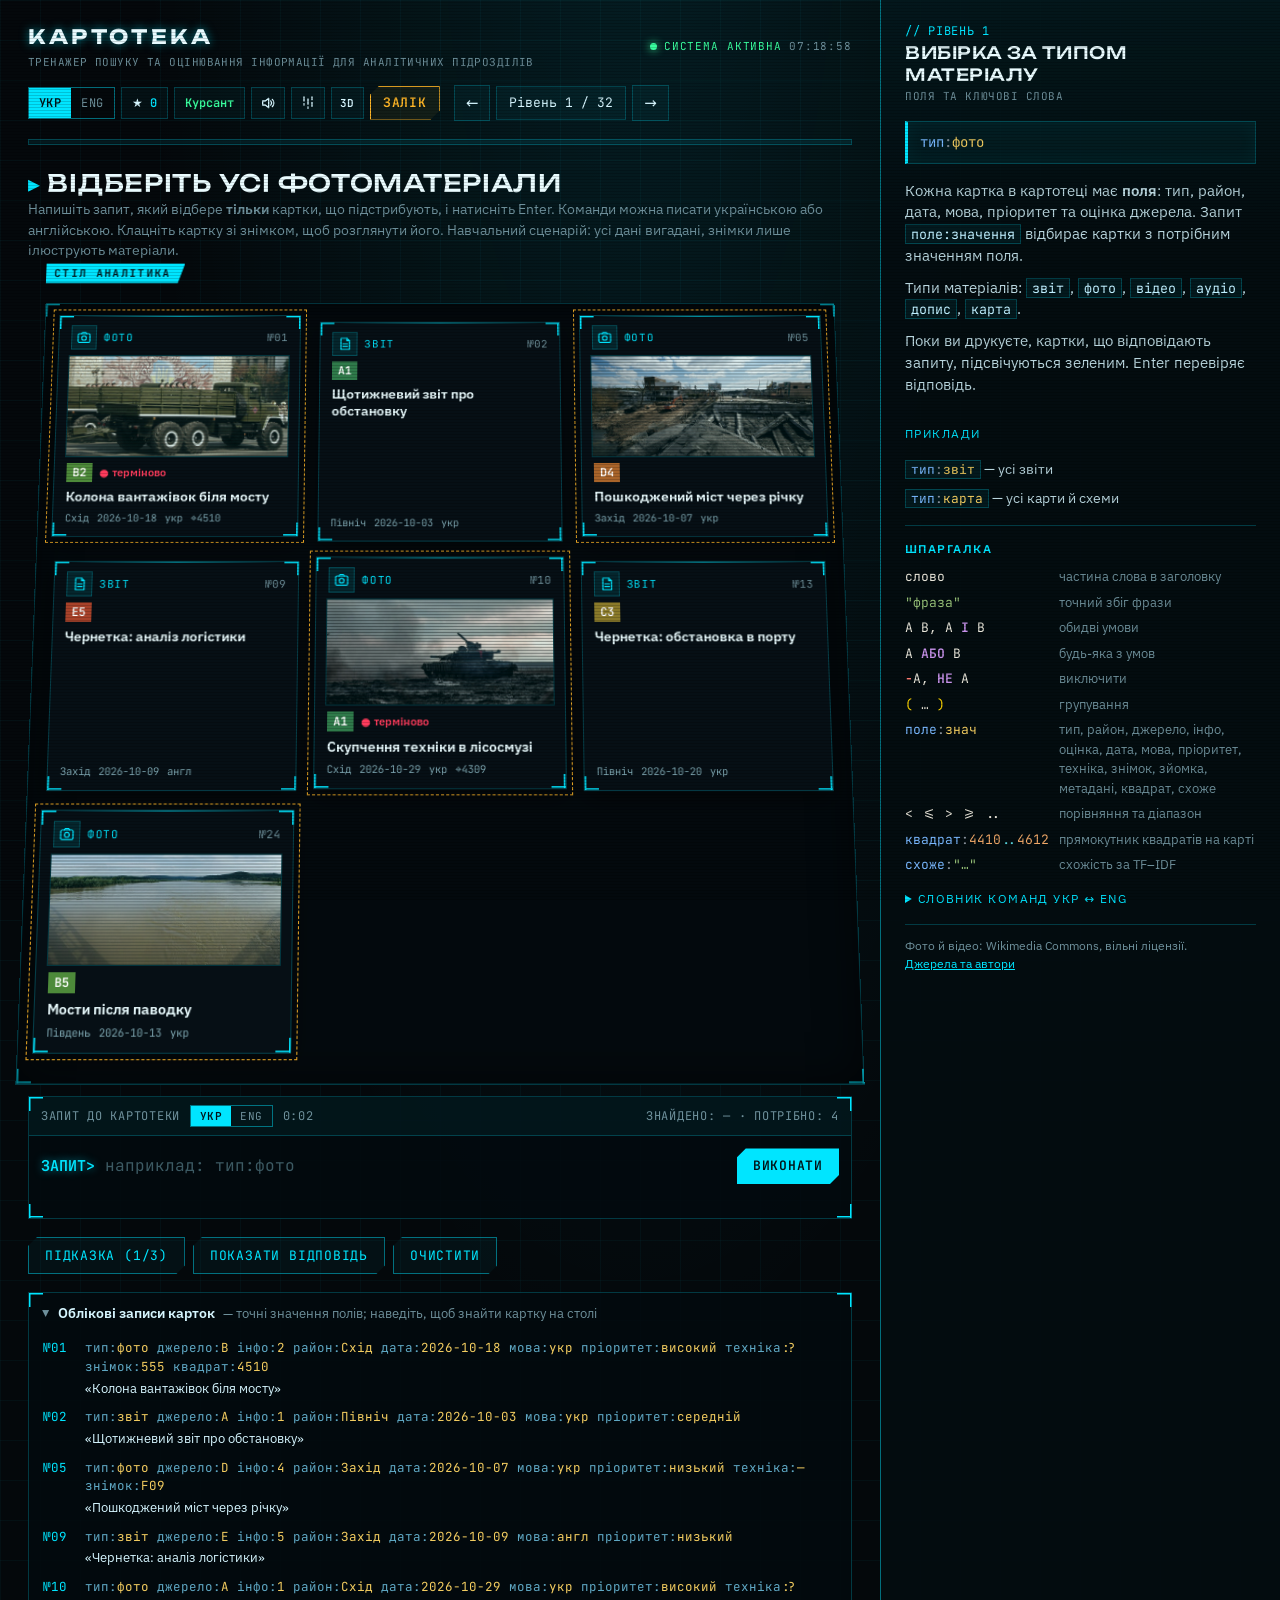
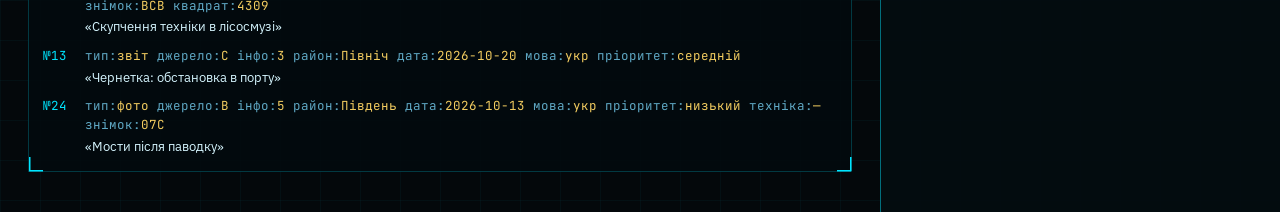
==== commit 840a574c: "Вебтренажер: 3D-режим, захист від старого кешу, панель помилок - 3D: дошка-голограма в перспективі з" ====
--- a/Веб тренажер 5.3. 02.11.26/index.html
+++ b/Веб тренажер 5.3. 02.11.26/index.html
@@ -4,7 +4,9 @@
 <meta charset="utf-8">
 <meta name="viewport" content="width=device-width, initial-scale=1">
 <title>Картотека — тренажер аналітика</title>
-<link rel="stylesheet" href="css/style.css">
+<!-- ?v=… — версія файлів: змініть її після оновлення, щоб браузер не брав старі копії з кешу -->
+<script src="js/guard.js?v=20261102-3d"></script>
+<link rel="stylesheet" href="css/style.css?v=20261102-3d">
 </head>
 <body>
 <div class="app">
@@ -19,6 +21,7 @@
       <span class="chip rank" id="rankChip" data-i18n-title="rank.title"><b id="rank"></b></span>
       <button class="iconbtn" id="soundBtn"></button>
       <button class="iconbtn" id="rainBtn"></button>
+      <button class="iconbtn txt" id="d3Btn">3D</button>
       <button class="btn exam-btn" id="examBtn" data-i18n="exam.btn" data-i18n-title="exam.btnTitle"></button>
     </div>
     <div class="lvlnav">
@@ -101,10 +104,10 @@
 
 <div class="toasts" id="toasts"></div>
 
-<script src="media/credits.js"></script>
-<script src="js/i18n.js"></script>
-<script src="js/query.js"></script>
-<script src="js/data.js"></script>
-<script src="js/app.js"></script>
+<script src="media/credits.js?v=20261102-3d"></script>
+<script src="js/i18n.js?v=20261102-3d"></script>
+<script src="js/query.js?v=20261102-3d"></script>
+<script src="js/data.js?v=20261102-3d"></script>
+<script src="js/app.js?v=20261102-3d"></script>
 </body>
 </html>
--- a/Веб тренажер 5.3. 02.11.26/css/style.css
+++ b/Веб тренажер 5.3. 02.11.26/css/style.css
@@ -550,3 +550,45 @@
 .m-mark.hover-link circle{fill:var(--accent)}
 
 @media print{ body::before,body::after{display:none} .report *{text-shadow:none!important} }
+
+/* =====================================================================
+   3D-РЕЖИМ (body.d3): голографічний стіл у перспективі, картки над ним
+   нахиляються за курсором, карта лежить площиною, вікна розгортаються в 3D.
+   Кути --dx/--dy (дошка) і --rx/--ry (картка) задає js/app.js за рухом миші.
+   ===================================================================== */
+main{overflow-x:clip}
+body.d3 .desk{transform-style:preserve-3d;transform-origin:50% 60%;
+  transform:perspective(1500px) rotateX(calc(8deg - var(--dy,0) * 6deg)) rotateY(calc(var(--dx,0) * 7deg));
+  transition:transform .3s ease-out}
+body.d3 .desk .rain-cv{transform:translateZ(-1px)}
+body.d3 .desk .desk-label{transform:translateZ(70px)} /* напис над картками, що висять над столом */
+body.d3 .desk .card{transform:translateZ(var(--z,14px)) rotateX(var(--rx,0deg)) rotateY(var(--ry,0deg));
+  transition:transform .18s ease-out,box-shadow .25s,opacity .3s,outline-color .2s}
+body.d3 .desk .card.target{--z:30px}
+body.d3 .desk .card:hover{--z:54px;box-shadow:0 34px 44px rgba(0,0,0,.65),var(--glow)}
+body.d3 .desk .card:not(.dealt){animation:deal3 .65s cubic-bezier(.2,.9,.3,1.1) var(--d,0s) backwards}
+@keyframes deal3{from{opacity:0;transform:translateZ(-260px) rotateX(38deg);filter:brightness(2.2)}60%{filter:brightness(1.3)}}
+body.d3 .desk .card.fly{transform:translateZ(340px) rotateX(-24deg) scale(.92);opacity:0;filter:blur(2px) brightness(1.8);
+  transition:transform .7s ease-in,opacity .7s,filter .7s}
+
+/* карта — площина на столі; при наведенні вирівнюється для читання */
+body.d3 #map svg{transform:perspective(1100px) rotateX(16deg);transform-origin:50% 60%;transition:transform .5s ease-out}
+body.d3 .mapwrap:hover #map svg{transform:perspective(1100px) rotateX(0deg)}
+
+/* вікна й сповіщення розгортаються в 3D */
+body.d3 .overlay.open .panel{animation:panel3 .38s cubic-bezier(.2,.9,.3,1.1)}
+@keyframes panel3{from{opacity:0;transform:perspective(1200px) rotateX(16deg) translateY(24px)}}
+body.d3 .viewer.open .vbox{animation:view3 .42s cubic-bezier(.2,.9,.3,1.1)}
+@keyframes view3{from{opacity:0;transform:perspective(1400px) rotateY(-20deg) scale(.9)}}
+body.d3 .toast{animation:toast3 .45s cubic-bezier(.2,.9,.3,1.2);transform-origin:50% 0}
+@keyframes toast3{from{opacity:0;transform:perspective(600px) rotateX(-80deg)}}
+body.d3 .btn:active,body.d3 .iconbtn:active{transform:translateY(1px) scale(.97)}
+
+/* сенсорні та вузькі екрани: лише легкий статичний нахил */
+@media (hover:none),(max-width:700px){
+  body.d3 .desk{transform:perspective(1500px) rotateX(4deg)}
+  body.d3 #map svg{transform:perspective(1100px) rotateX(10deg)}
+}
+.iconbtn.txt{font-family:var(--mono);font-size:11px;font-weight:600;letter-spacing:.04em;width:auto;padding:0 8px}
+.iconbtn.txt.off{color:var(--muted);text-decoration:line-through}
+@media print{ body.d3 .desk,body.d3 #map svg{transform:none!important} }
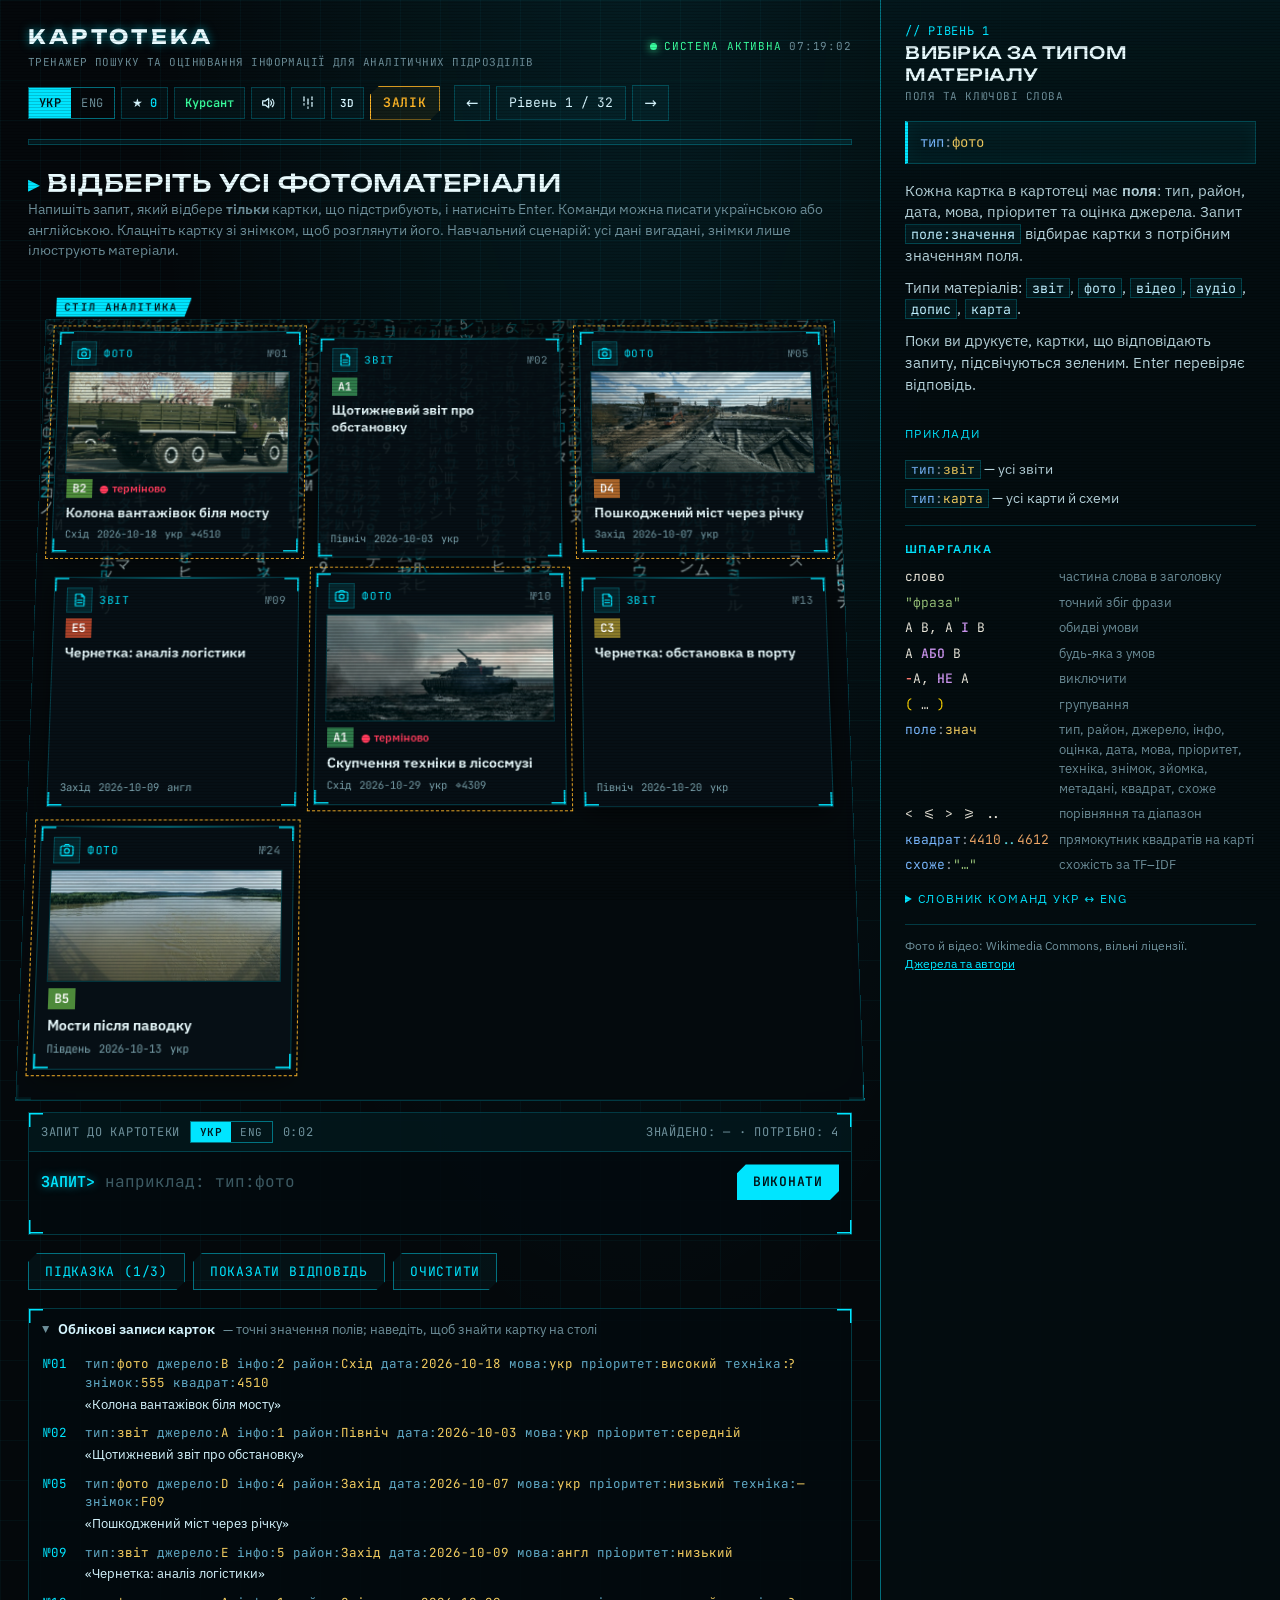
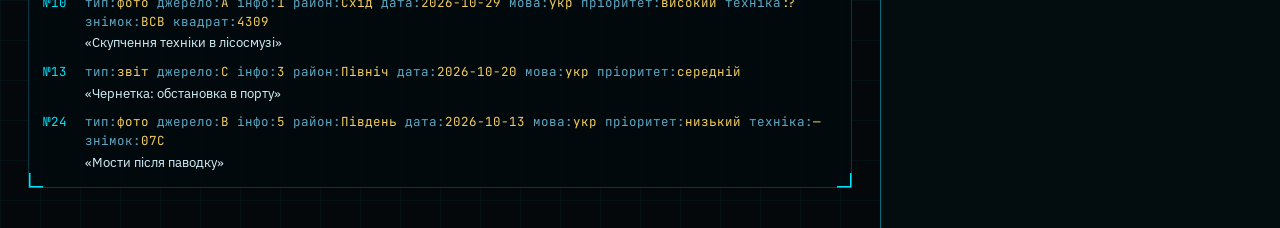
==== commit adf05fdb: "Вебтренажер: видимий дощ у 3D, англійські заголовки карток - у 3D-режимі полотно дощу було за фоном " ====
--- a/Веб тренажер 5.3. 02.11.26/index.html
+++ b/Веб тренажер 5.3. 02.11.26/index.html
@@ -5,8 +5,8 @@
 <meta name="viewport" content="width=device-width, initial-scale=1">
 <title>Картотека — тренажер аналітика</title>
 <!-- ?v=… — версія файлів: змініть її після оновлення, щоб браузер не брав старі копії з кешу -->
-<script src="js/guard.js?v=20261102-3d"></script>
-<link rel="stylesheet" href="css/style.css?v=20261102-3d">
+<script src="js/guard.js?v=20261102-3d2"></script>
+<link rel="stylesheet" href="css/style.css?v=20261102-3d2">
 </head>
 <body>
 <div class="app">
@@ -104,10 +104,10 @@
 
 <div class="toasts" id="toasts"></div>
 
-<script src="media/credits.js?v=20261102-3d"></script>
-<script src="js/i18n.js?v=20261102-3d"></script>
-<script src="js/query.js?v=20261102-3d"></script>
-<script src="js/data.js?v=20261102-3d"></script>
-<script src="js/app.js?v=20261102-3d"></script>
+<script src="media/credits.js?v=20261102-3d2"></script>
+<script src="js/i18n.js?v=20261102-3d2"></script>
+<script src="js/query.js?v=20261102-3d2"></script>
+<script src="js/data.js?v=20261102-3d2"></script>
+<script src="js/app.js?v=20261102-3d2"></script>
 </body>
 </html>
--- a/Веб тренажер 5.3. 02.11.26/css/style.css
+++ b/Веб тренажер 5.3. 02.11.26/css/style.css
@@ -560,8 +560,9 @@
 body.d3 .desk{transform-style:preserve-3d;transform-origin:50% 60%;
   transform:perspective(1500px) rotateX(calc(8deg - var(--dy,0) * 6deg)) rotateY(calc(var(--dx,0) * 7deg));
   transition:transform .3s ease-out}
-body.d3 .desk .rain-cv{transform:translateZ(-1px)}
-body.d3 .desk .desk-label{transform:translateZ(70px)} /* напис над картками, що висять над столом */
+body.d3 .desk .rain-cv{transform:translateZ(1px)} /* над фоном стола, але під картками; за фоном дощу не видно */
+body.d3 .desk .desk-label{transform:translateZ(30px)} /* напис над картками, що висять над столом */
+body.d3 .desk{margin-top:16px}
 body.d3 .desk .card{transform:translateZ(var(--z,14px)) rotateX(var(--rx,0deg)) rotateY(var(--ry,0deg));
   transition:transform .18s ease-out,box-shadow .25s,opacity .3s,outline-color .2s}
 body.d3 .desk .card.target{--z:30px}
@@ -592,3 +593,5 @@
 .iconbtn.txt{font-family:var(--mono);font-size:11px;font-weight:600;letter-spacing:.04em;width:auto;padding:0 8px}
 .iconbtn.txt.off{color:var(--muted);text-decoration:line-through}
 @media print{ body.d3 .desk,body.d3 #map svg{transform:none!important} }
+
+.card .gloss.orig{font-style:normal;font-family:var(--mono);font-size:10.5px;letter-spacing:.02em}
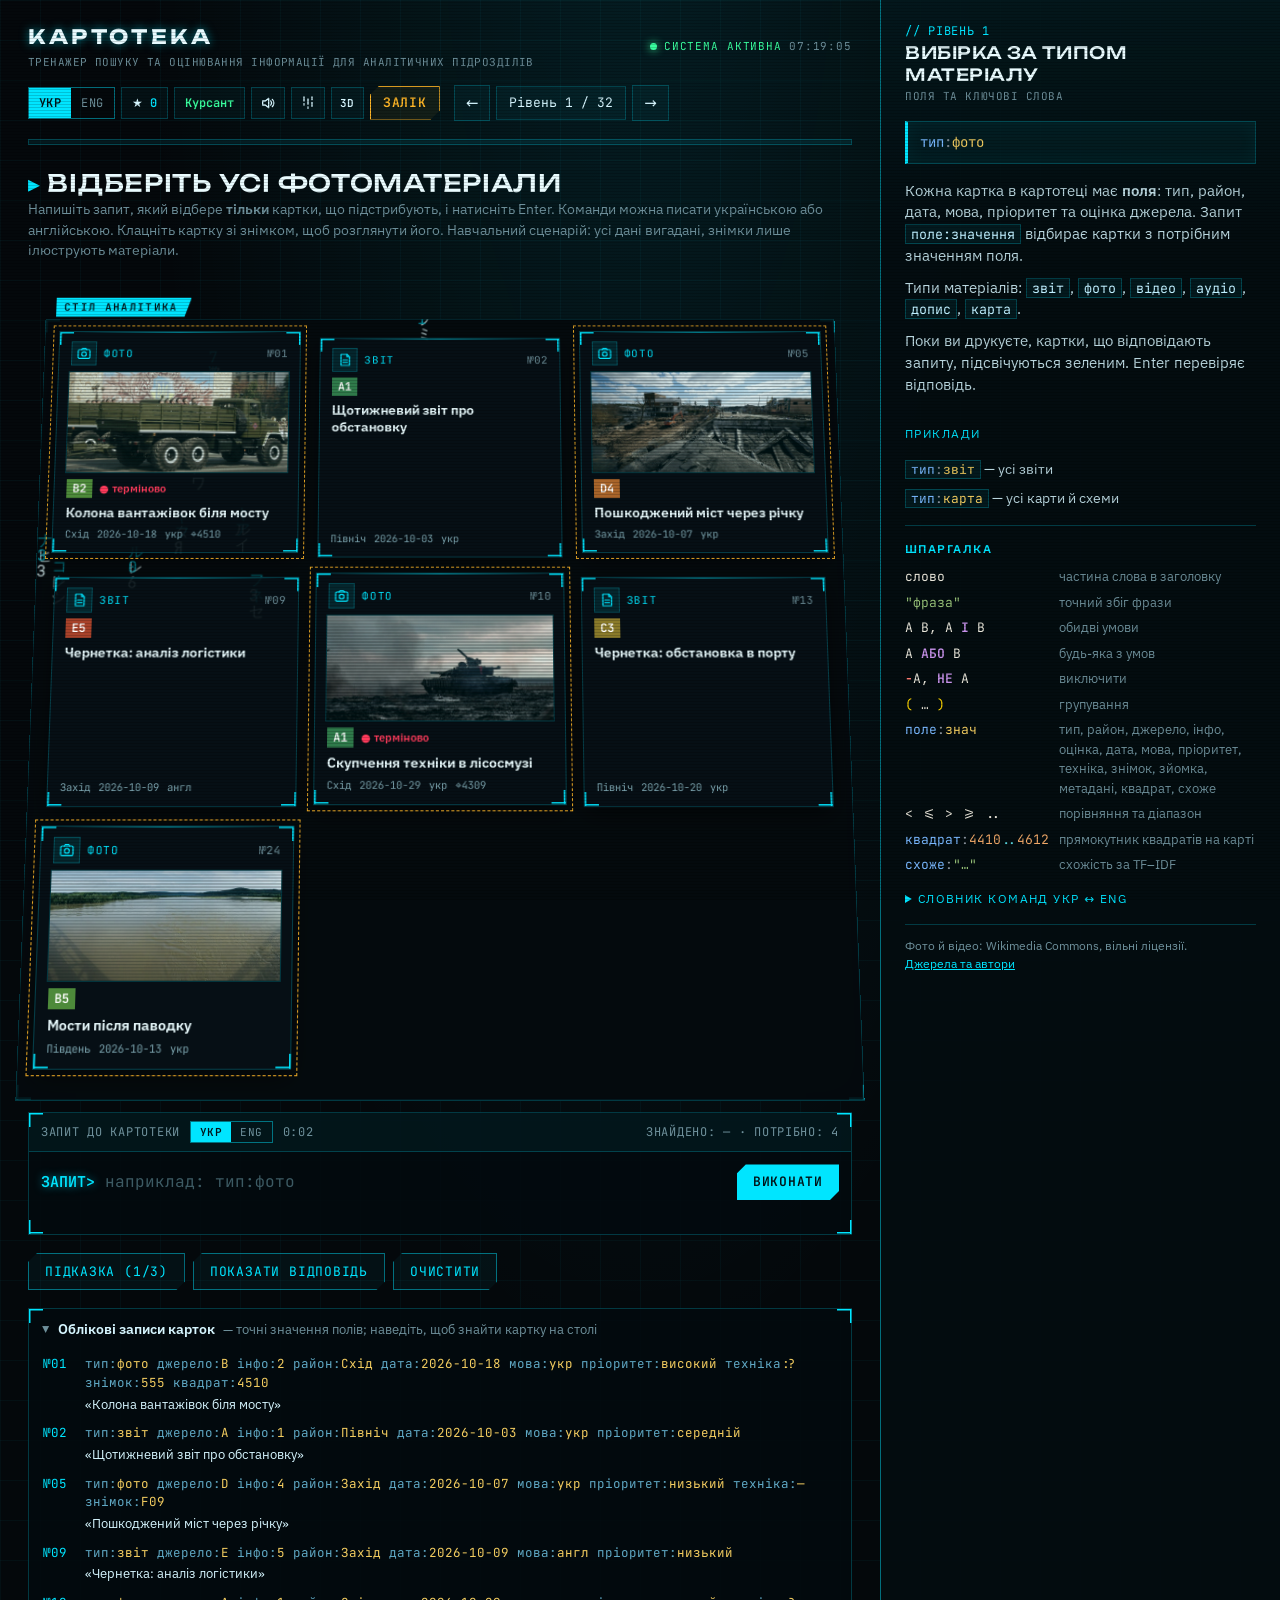
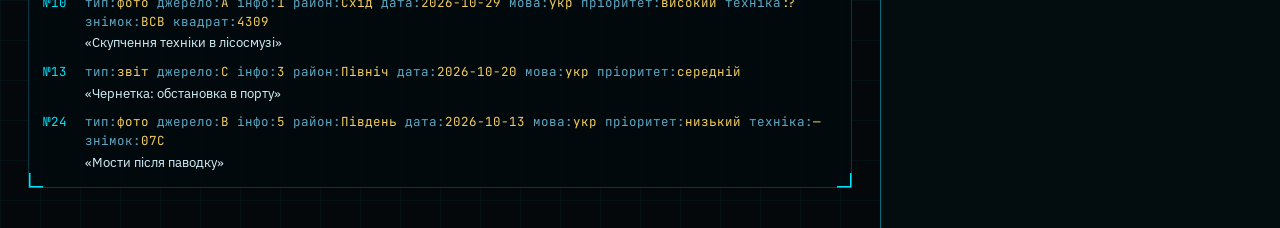
==== commit 93a091eb: "Вебтренажер: вимкнено автопереклад браузера Chrome автоматично перекладав англійський інтерфейс наза" ====
--- a/Веб тренажер 5.3. 02.11.26/index.html
+++ b/Веб тренажер 5.3. 02.11.26/index.html
@@ -1,12 +1,14 @@
 <!DOCTYPE html>
-<html lang="uk">
+<html lang="uk" translate="no" class="notranslate">
 <head>
 <meta charset="utf-8">
+<!-- тренажер сам має українську й англійську; автоперекладач браузера ламає команди й значення («uk» → «Велика Британія») -->
+<meta name="google" content="notranslate">
 <meta name="viewport" content="width=device-width, initial-scale=1">
 <title>Картотека — тренажер аналітика</title>
 <!-- ?v=… — версія файлів: змініть її після оновлення, щоб браузер не брав старі копії з кешу -->
-<script src="js/guard.js?v=20261102-3d2"></script>
-<link rel="stylesheet" href="css/style.css?v=20261102-3d2">
+<script src="js/guard.js?v=20261102-3d3"></script>
+<link rel="stylesheet" href="css/style.css?v=20261102-3d3">
 </head>
 <body>
 <div class="app">
@@ -104,10 +106,10 @@
 
 <div class="toasts" id="toasts"></div>
 
-<script src="media/credits.js?v=20261102-3d2"></script>
-<script src="js/i18n.js?v=20261102-3d2"></script>
-<script src="js/query.js?v=20261102-3d2"></script>
-<script src="js/data.js?v=20261102-3d2"></script>
-<script src="js/app.js?v=20261102-3d2"></script>
+<script src="media/credits.js?v=20261102-3d3"></script>
+<script src="js/i18n.js?v=20261102-3d3"></script>
+<script src="js/query.js?v=20261102-3d3"></script>
+<script src="js/data.js?v=20261102-3d3"></script>
+<script src="js/app.js?v=20261102-3d3"></script>
 </body>
 </html>
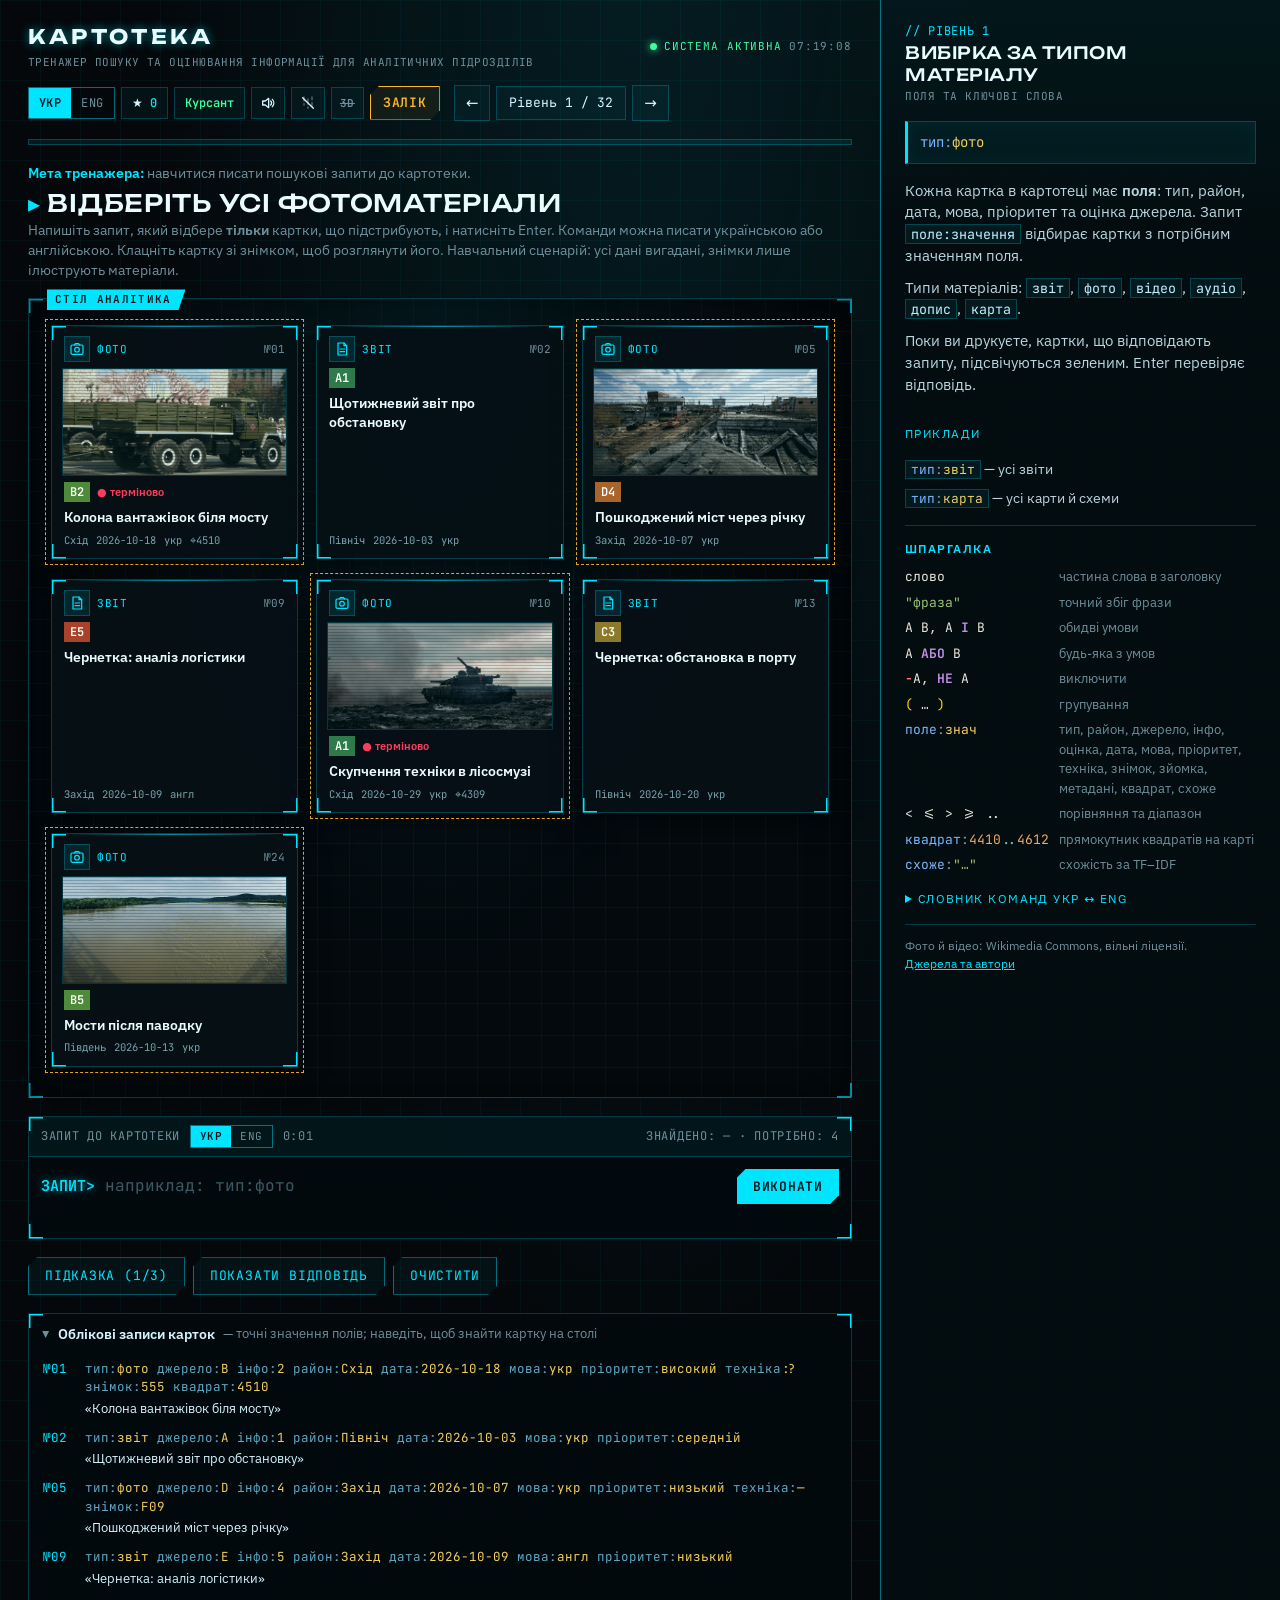
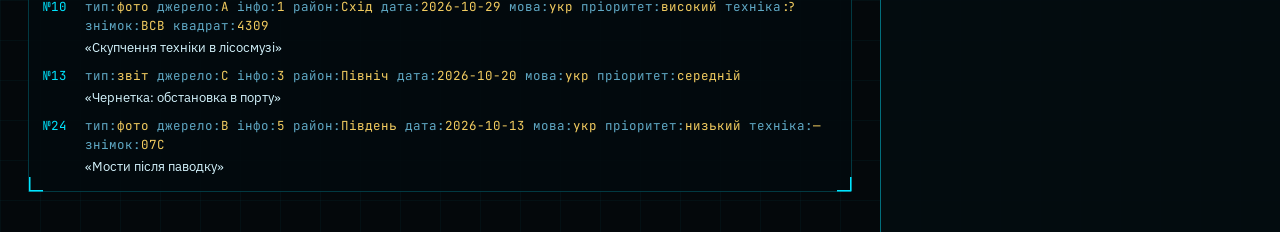
==== commit 39d4962d: "Вебтренажер: основні (8) та додаткові рівні, мета тренажера, ефекти вимкнені за замовчуванням Co-Aut" ====
--- a/Веб тренажер 5.3. 02.11.26/index.html
+++ b/Веб тренажер 5.3. 02.11.26/index.html
@@ -7,8 +7,8 @@
 <meta name="viewport" content="width=device-width, initial-scale=1">
 <title>Картотека — тренажер аналітика</title>
 <!-- ?v=… — версія файлів: змініть її після оновлення, щоб браузер не брав старі копії з кешу -->
-<script src="js/guard.js?v=20261102-3d3"></script>
-<link rel="stylesheet" href="css/style.css?v=20261102-3d3">
+<script src="js/guard.js?v=20261103-core8b"></script>
+<link rel="stylesheet" href="css/style.css?v=20261103-core8b">
 </head>
 <body>
 <div class="app">
@@ -42,6 +42,7 @@
   </div>
 
   <div>
+    <p class="goal" data-i18n-html="goal"></p>
     <h1 class="task" id="task"></h1>
     <p class="task-sub" data-i18n-html="task.sub"></p>
   </div>
@@ -106,10 +107,10 @@
 
 <div class="toasts" id="toasts"></div>
 
-<script src="media/credits.js?v=20261102-3d3"></script>
-<script src="js/i18n.js?v=20261102-3d3"></script>
-<script src="js/query.js?v=20261102-3d3"></script>
-<script src="js/data.js?v=20261102-3d3"></script>
-<script src="js/app.js?v=20261102-3d3"></script>
+<script src="media/credits.js?v=20261103-core8b"></script>
+<script src="js/i18n.js?v=20261103-core8b"></script>
+<script src="js/query.js?v=20261103-core8b"></script>
+<script src="js/data.js?v=20261103-core8b"></script>
+<script src="js/app.js?v=20261103-core8b"></script>
 </body>
 </html>
--- a/Веб тренажер 5.3. 02.11.26/css/style.css
+++ b/Веб тренажер 5.3. 02.11.26/css/style.css
@@ -386,17 +386,19 @@
   linear-gradient(90deg,rgba(0,229,255,.035) 1px,transparent 1px) 0 0/40px 40px,
   var(--bg)}
 /* скан-лінії монітора і повільна смуга сканування */
-body::after{content:"";position:fixed;inset:0;pointer-events:none;z-index:60;
+body.fx::after{content:"";position:fixed;inset:0;pointer-events:none;z-index:60;
   background:repeating-linear-gradient(0deg,rgba(0,0,0,.16) 0 1px,transparent 1px 3px)}
-body::before{content:"";position:fixed;left:0;right:0;top:-140px;height:140px;pointer-events:none;z-index:59;
+body.fx::before{content:"";position:fixed;left:0;right:0;top:-140px;height:140px;pointer-events:none;z-index:59;
   background:linear-gradient(transparent,rgba(0,229,255,.06),transparent);animation:sweep 9s linear infinite}
 @keyframes sweep{to{transform:translateY(calc(100vh + 140px))}}
-@media (prefers-reduced-motion:reduce){body::before{display:none}}
+@media (prefers-reduced-motion:reduce){body.fx::before{display:none}}
+.goal{margin:0 0 4px;font-size:13.5px;color:var(--muted)}
+.goal b{color:var(--accent)}
 
 /* шапка */
 .brand{font-weight:700;letter-spacing:.18em;color:#e8fbff;text-shadow:0 0 10px rgba(0,229,255,.55)}
 .brand small{font-family:var(--mono);font-size:11px;letter-spacing:.04em;text-transform:uppercase;color:var(--muted);text-shadow:none;margin-top:2px}
-.sys{display:flex;align-items:center;gap:7px;font-family:var(--mono);font-size:11px;letter-spacing:.08em;color:var(--ok);white-space:nowrap}
+.sys{display:none;display:flex;align-items:center;gap:7px;font-family:var(--mono);font-size:11px;letter-spacing:.08em;color:var(--ok);white-space:nowrap}
 .sys i{width:7px;height:7px;border-radius:50%;background:var(--ok);box-shadow:0 0 8px var(--ok);animation:blink 1.6s steps(2) infinite}
 .sys b{color:var(--muted);font-weight:400}
 .progress{height:6px;border-radius:0;background:rgba(0,229,255,.08);border:1px solid var(--line)}
@@ -595,3 +597,5 @@
 @media print{ body.d3 .desk,body.d3 #map svg{transform:none!important} }
 
 .card .gloss.orig{font-style:normal;font-family:var(--mono);font-size:10.5px;letter-spacing:.02em}
+body.fx .sys{display:flex}
+.part.sub{color:var(--muted);margin-top:2px;letter-spacing:.05em}
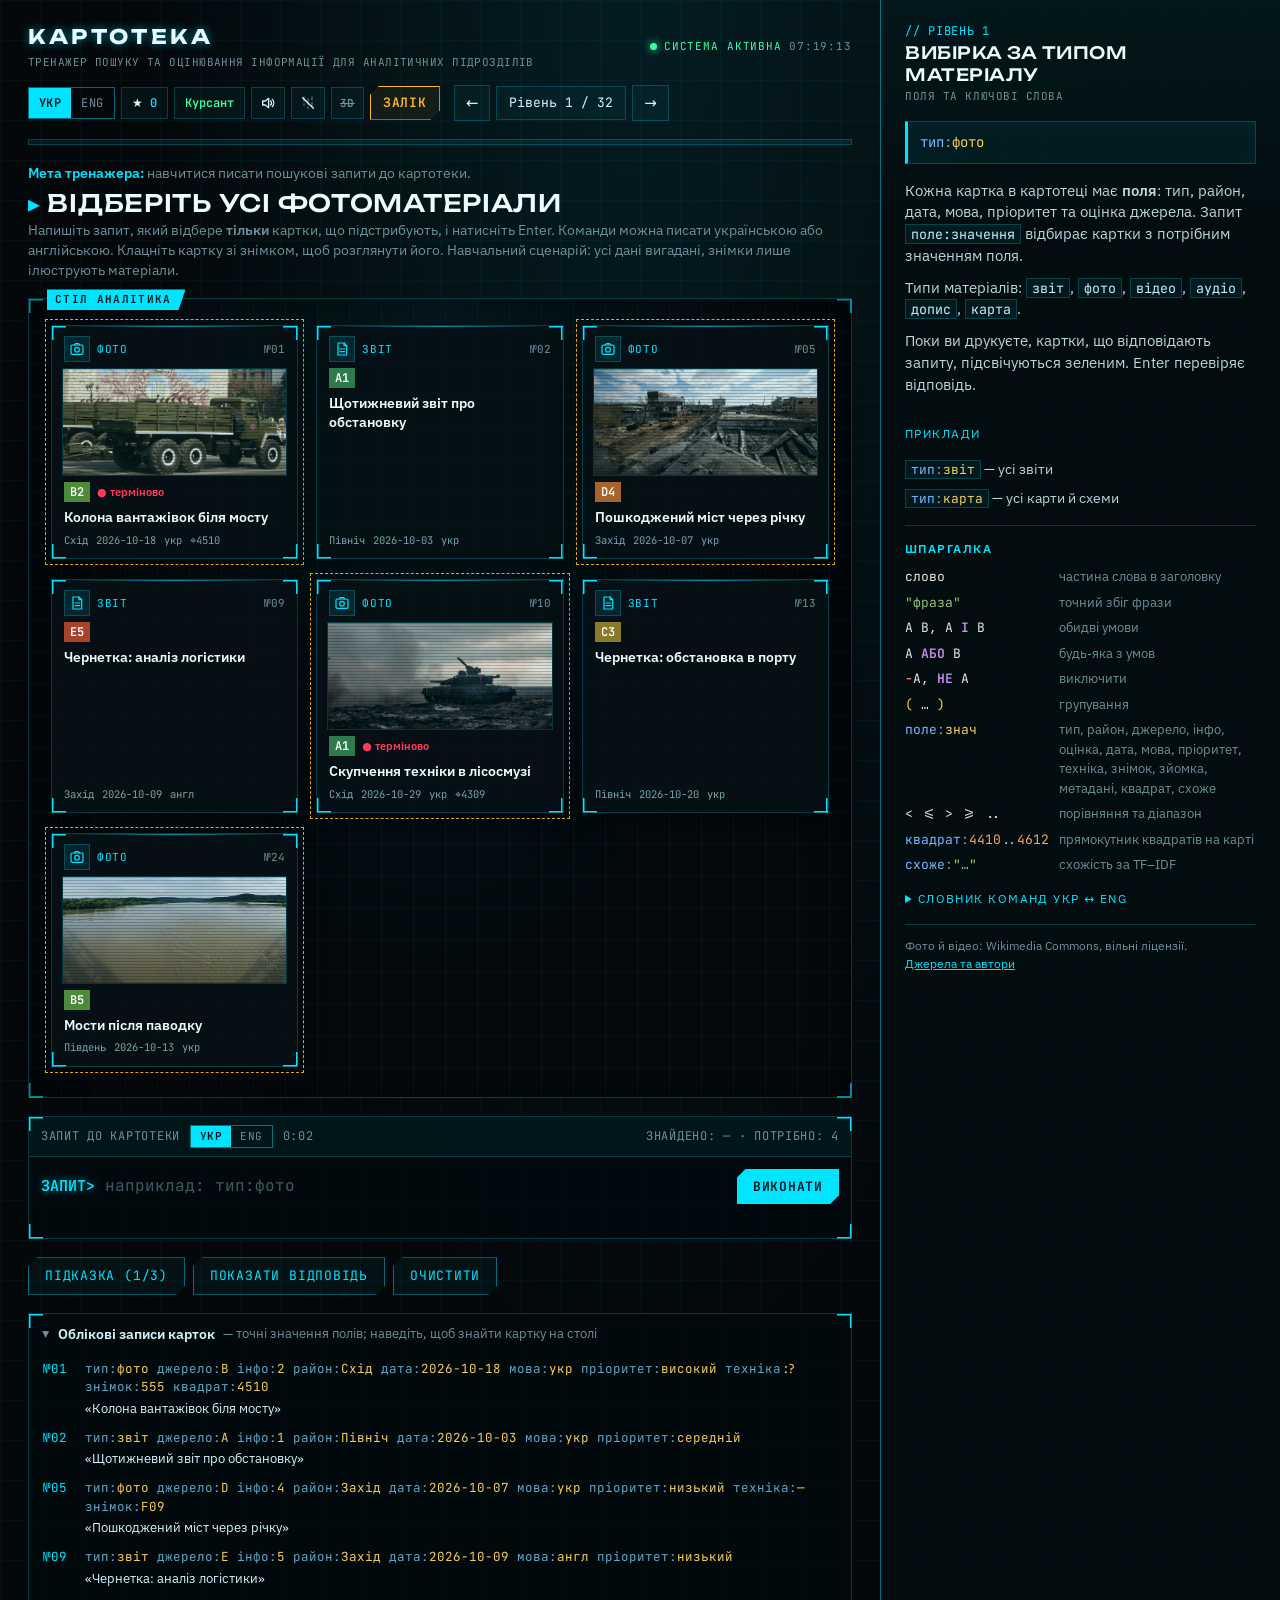
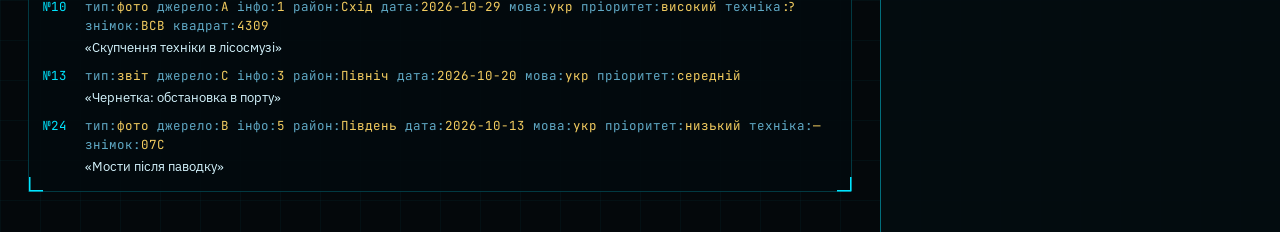
==== commit f7b3c7dd: "Вебтренажер: сховано індикатор системи, коли ефекти вимкнені Co-Authored-By: Claude Sonnet 5.5 <nore" ====
--- a/Веб тренажер 5.3. 02.11.26/index.html
+++ b/Веб тренажер 5.3. 02.11.26/index.html
@@ -7,8 +7,8 @@
 <meta name="viewport" content="width=device-width, initial-scale=1">
 <title>Картотека — тренажер аналітика</title>
 <!-- ?v=… — версія файлів: змініть її після оновлення, щоб браузер не брав старі копії з кешу -->
-<script src="js/guard.js?v=20261103-core8b"></script>
-<link rel="stylesheet" href="css/style.css?v=20261103-core8b">
+<script src="js/guard.js?v=20261103-core8c"></script>
+<link rel="stylesheet" href="css/style.css?v=20261103-core8c">
 </head>
 <body>
 <div class="app">
@@ -107,10 +107,10 @@
 
 <div class="toasts" id="toasts"></div>
 
-<script src="media/credits.js?v=20261103-core8b"></script>
-<script src="js/i18n.js?v=20261103-core8b"></script>
-<script src="js/query.js?v=20261103-core8b"></script>
-<script src="js/data.js?v=20261103-core8b"></script>
-<script src="js/app.js?v=20261103-core8b"></script>
+<script src="media/credits.js?v=20261103-core8c"></script>
+<script src="js/i18n.js?v=20261103-core8c"></script>
+<script src="js/query.js?v=20261103-core8c"></script>
+<script src="js/data.js?v=20261103-core8c"></script>
+<script src="js/app.js?v=20261103-core8c"></script>
 </body>
 </html>
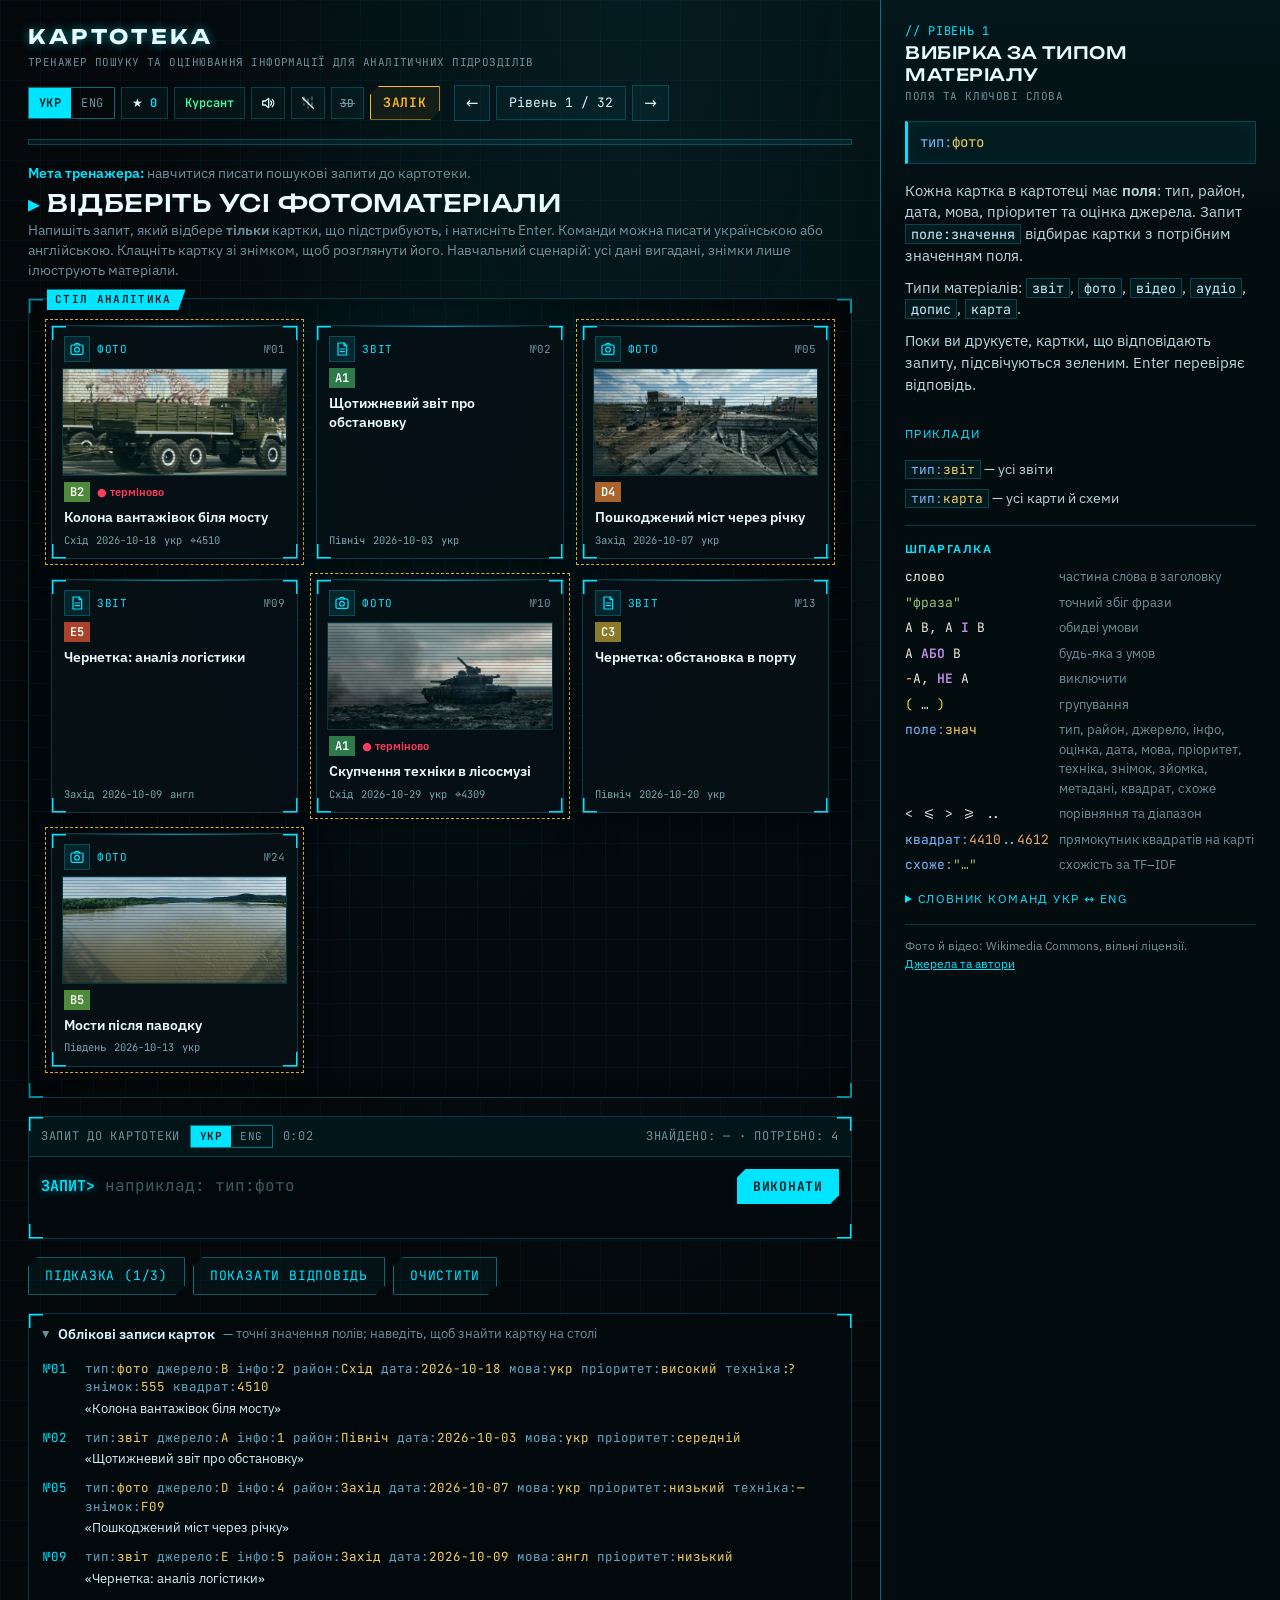
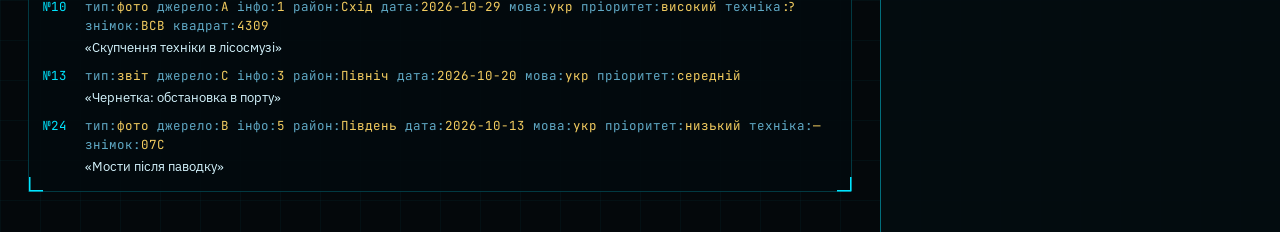
==== commit aeddaeba: "Вебтренажер: справді сховано індикатор системи без ефектів Co-Authored-By: Claude Sonnet 5.5 <norepl" ====
--- a/Веб тренажер 5.3. 02.11.26/index.html
+++ b/Веб тренажер 5.3. 02.11.26/index.html
@@ -7,8 +7,8 @@
 <meta name="viewport" content="width=device-width, initial-scale=1">
 <title>Картотека — тренажер аналітика</title>
 <!-- ?v=… — версія файлів: змініть її після оновлення, щоб браузер не брав старі копії з кешу -->
-<script src="js/guard.js?v=20261103-core8c"></script>
-<link rel="stylesheet" href="css/style.css?v=20261103-core8c">
+<script src="js/guard.js?v=20261103-core8d"></script>
+<link rel="stylesheet" href="css/style.css?v=20261103-core8d">
 </head>
 <body>
 <div class="app">
@@ -107,10 +107,10 @@
 
 <div class="toasts" id="toasts"></div>
 
-<script src="media/credits.js?v=20261103-core8c"></script>
-<script src="js/i18n.js?v=20261103-core8c"></script>
-<script src="js/query.js?v=20261103-core8c"></script>
-<script src="js/data.js?v=20261103-core8c"></script>
-<script src="js/app.js?v=20261103-core8c"></script>
+<script src="media/credits.js?v=20261103-core8d"></script>
+<script src="js/i18n.js?v=20261103-core8d"></script>
+<script src="js/query.js?v=20261103-core8d"></script>
+<script src="js/data.js?v=20261103-core8d"></script>
+<script src="js/app.js?v=20261103-core8d"></script>
 </body>
 </html>
--- a/Веб тренажер 5.3. 02.11.26/css/style.css
+++ b/Веб тренажер 5.3. 02.11.26/css/style.css
@@ -398,7 +398,7 @@
 /* шапка */
 .brand{font-weight:700;letter-spacing:.18em;color:#e8fbff;text-shadow:0 0 10px rgba(0,229,255,.55)}
 .brand small{font-family:var(--mono);font-size:11px;letter-spacing:.04em;text-transform:uppercase;color:var(--muted);text-shadow:none;margin-top:2px}
-.sys{display:none;display:flex;align-items:center;gap:7px;font-family:var(--mono);font-size:11px;letter-spacing:.08em;color:var(--ok);white-space:nowrap}
+.sys{display:none;align-items:center;gap:7px;font-family:var(--mono);font-size:11px;letter-spacing:.08em;color:var(--ok);white-space:nowrap}
 .sys i{width:7px;height:7px;border-radius:50%;background:var(--ok);box-shadow:0 0 8px var(--ok);animation:blink 1.6s steps(2) infinite}
 .sys b{color:var(--muted);font-weight:400}
 .progress{height:6px;border-radius:0;background:rgba(0,229,255,.08);border:1px solid var(--line)}
